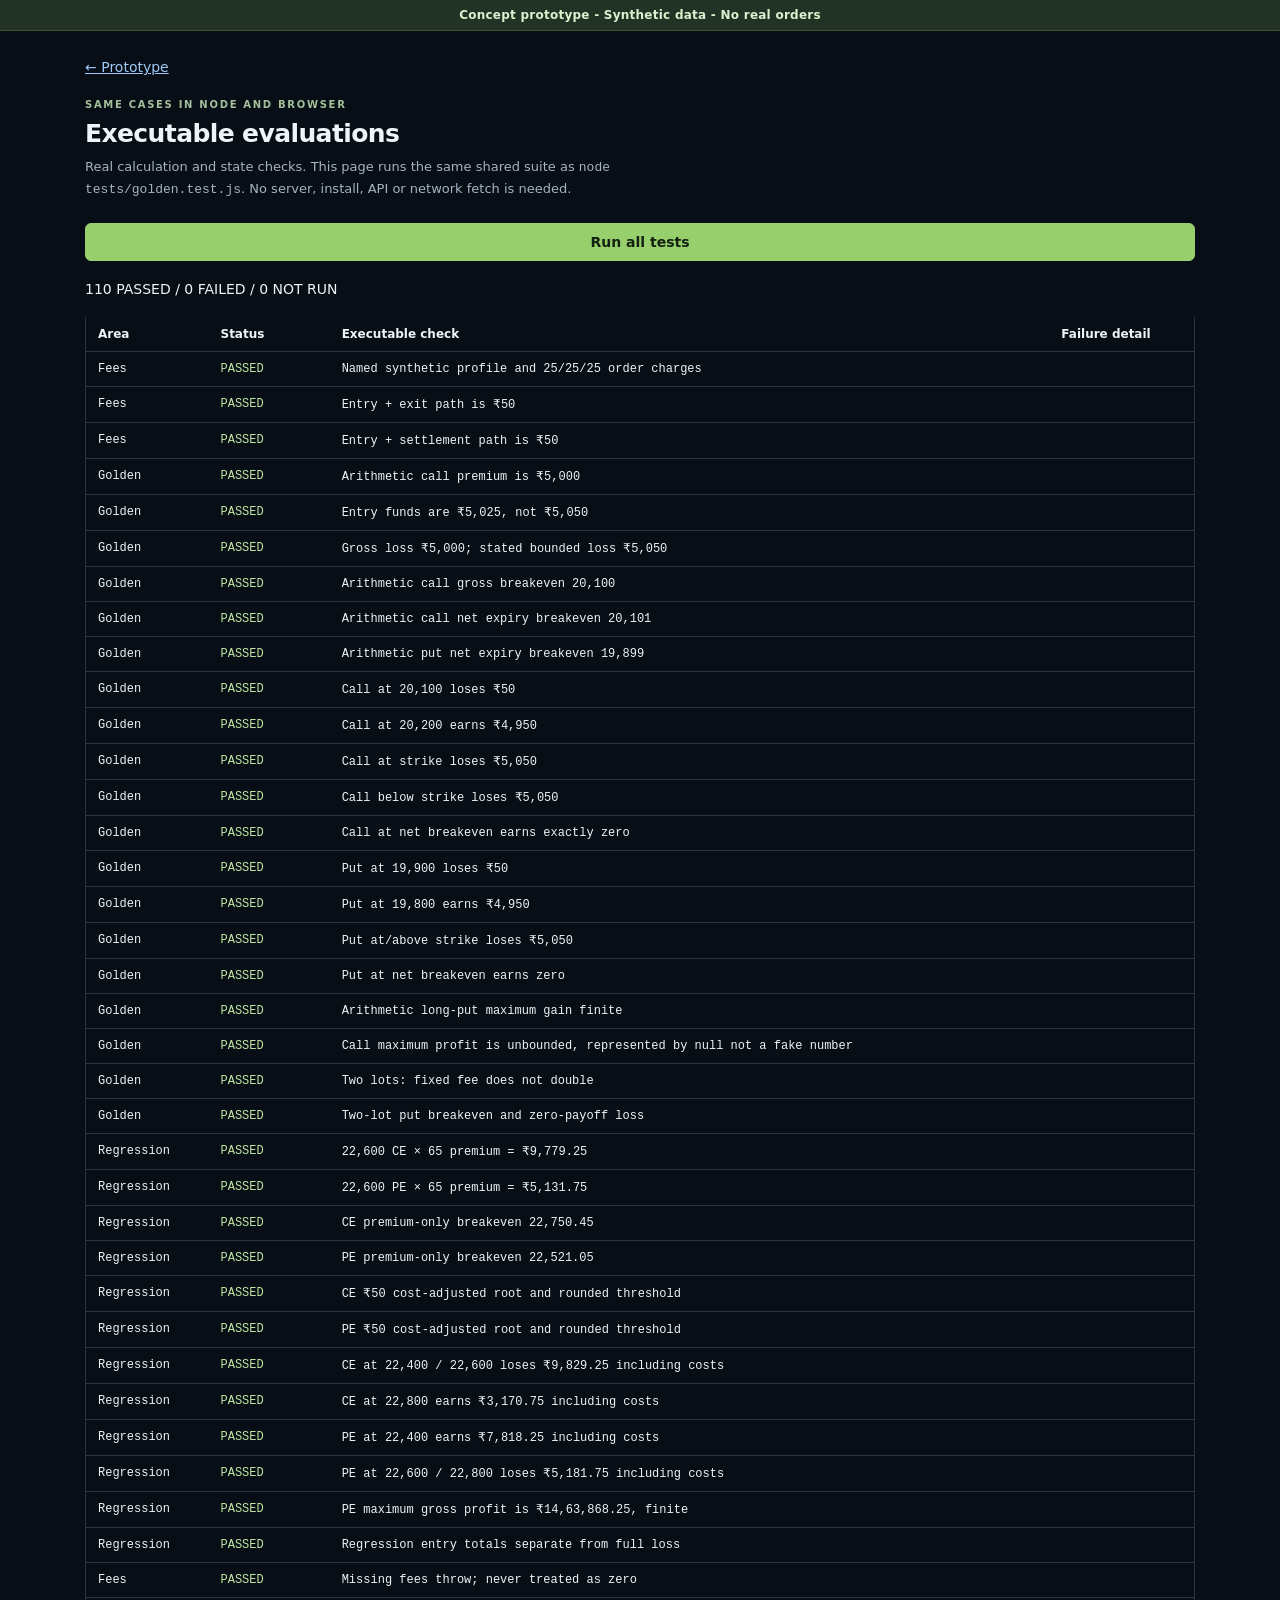
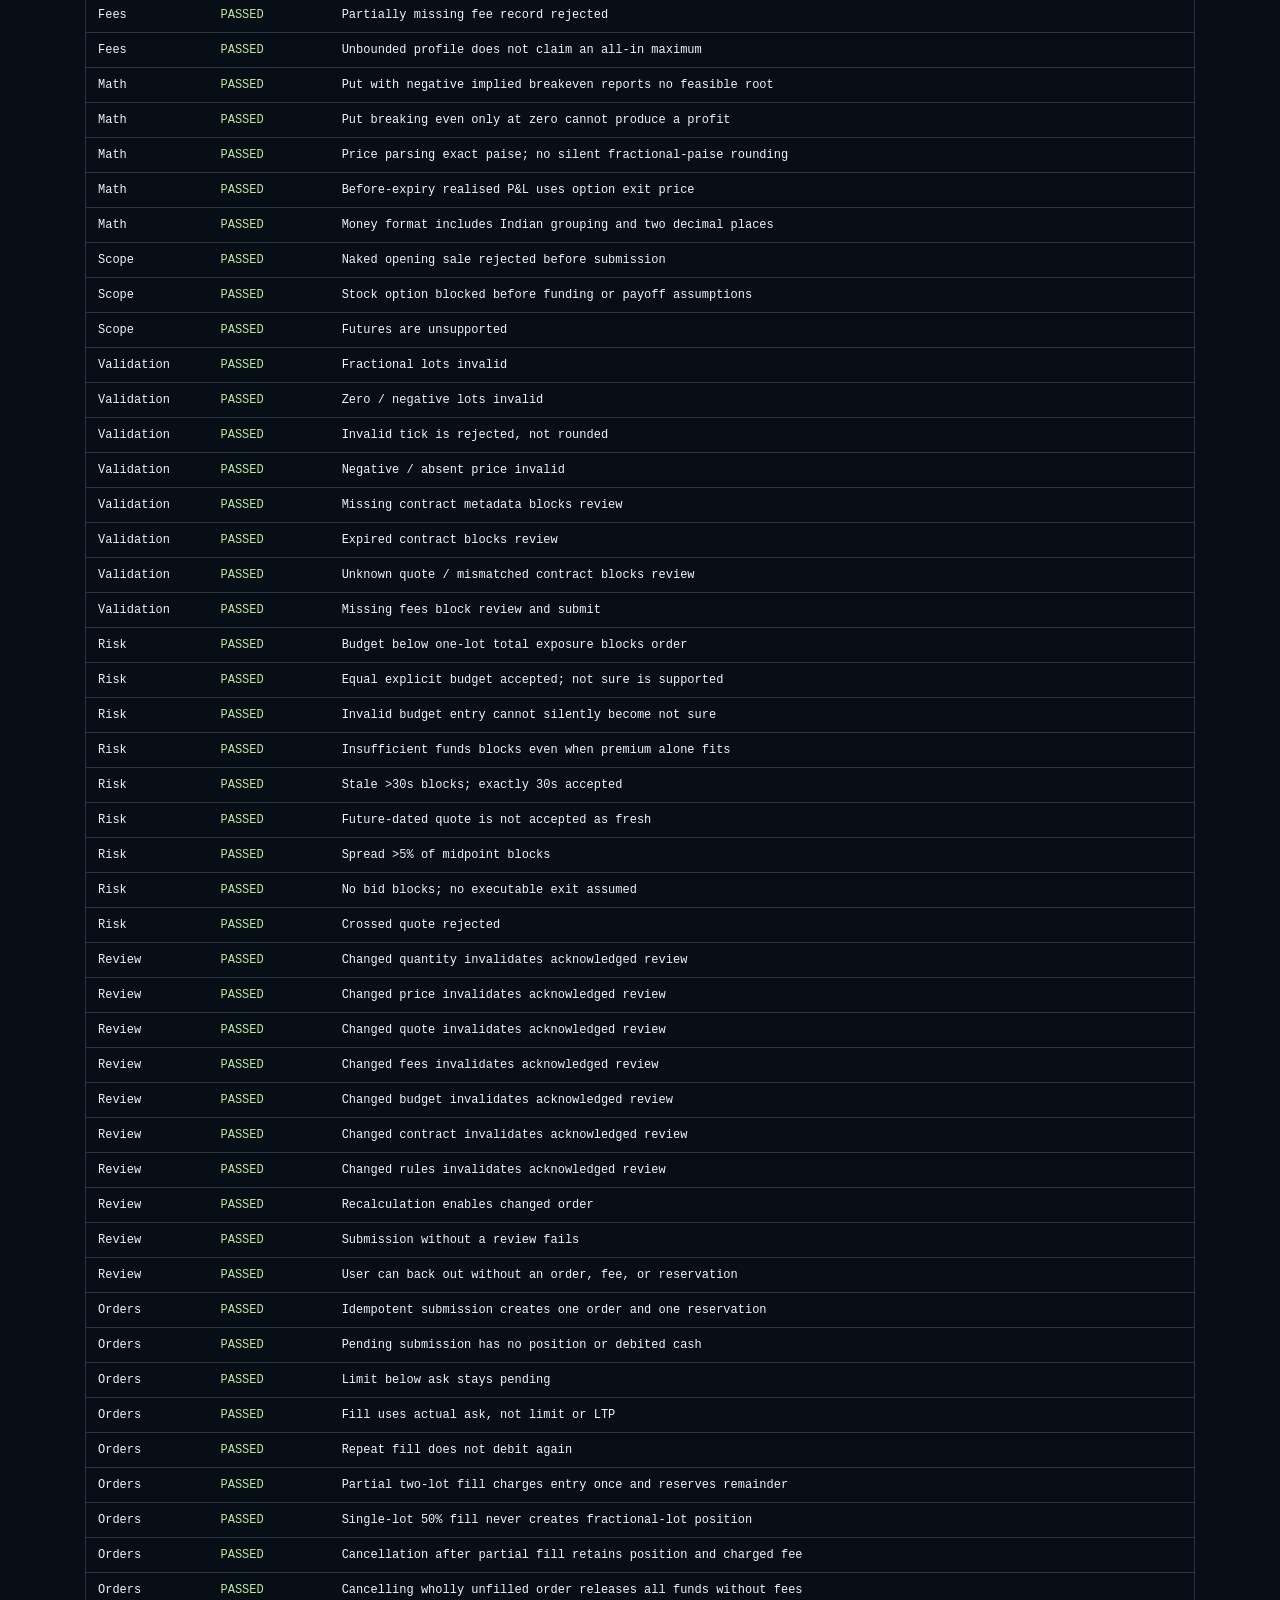
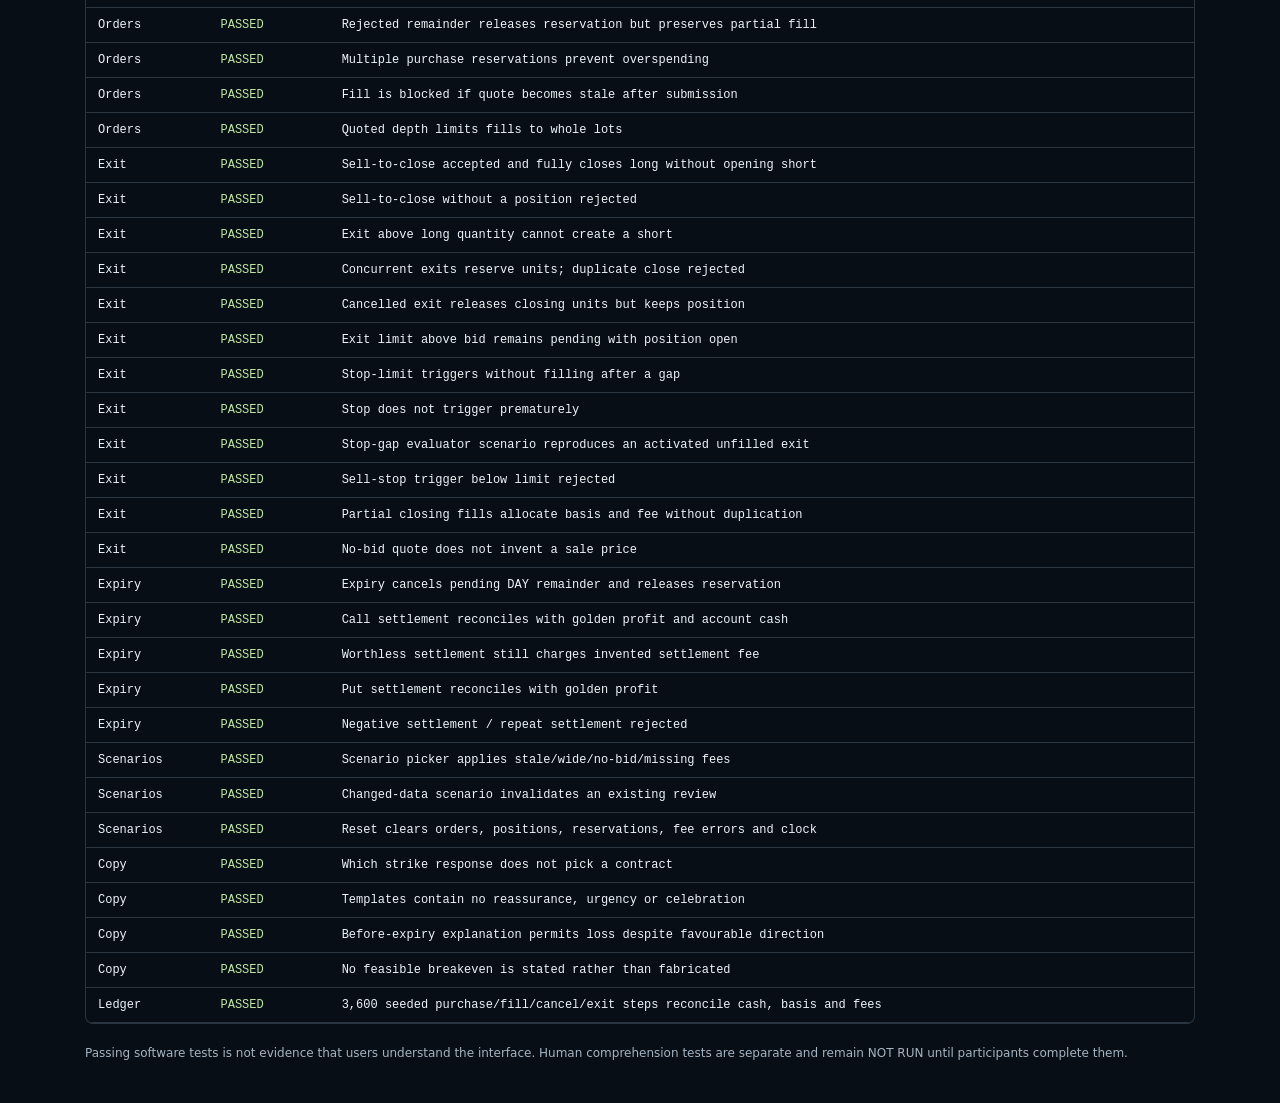
==== tests.html @ 5beb947d "First commit" ====
<!doctype html><html lang="en"><head><meta charset="utf-8"><meta name="viewport" content="width=device-width,initial-scale=1"><title>Executable evals · Order clarity</title><link rel="icon" href="data:,"><link rel="stylesheet" href="assets/css/styles.css"></head><body>
<div class="concept-banner">Concept prototype - Synthetic data - No real orders</div><main class="tests-main"><a href="index.html">← Prototype</a><div class="eyebrow" style="margin-top:24px">SAME CASES IN NODE AND BROWSER</div><h1>Executable evaluations</h1><p class="subhead">Real calculation and state checks. This page runs the same shared suite as <span class="mono">node tests/golden.test.js</span>. No server, install, API or network fetch is needed.</p><div class="actions"><button id="run" class="primary">Run all tests</button></div><div id="summary" class="test-summary" role="status" aria-live="polite">NOT RUN</div><div class="table-scroll"><table class="test-table"><thead><tr><th>Area</th><th>Status</th><th>Executable check</th><th>Failure detail</th></tr></thead><tbody id="results"></tbody></table></div><p class="small" style="margin-top:20px">Passing software tests is not evidence that users understand the interface. Human comprehension tests are separate and remain NOT RUN until participants complete them.</p></main>
<script src="assets/js/fees.js"></script><script src="assets/js/fixtures.js"></script><script src="assets/js/engine.js"></script><script src="assets/js/simulator.js"></script><script src="assets/js/explain.js"></script><script src="tests/golden.test.js"></script>
<script>
(function(){'use strict';function run(){var body=document.getElementById('results');body.textContent='';var all=window.FTTests.run(),failed=all.filter(function(x){return !x.pass;}).length;all.forEach(function(r){var row=document.createElement('tr');[r.area,r.pass?'PASSED':'FAILED',r.name,r.detail].forEach(function(v,i){var cell=document.createElement('td');cell.textContent=v;if(i===1)cell.className=r.pass?'result-pass':'result-fail';row.appendChild(cell);});body.appendChild(row);});document.getElementById('summary').textContent=(all.length-failed)+' PASSED / '+failed+' FAILED / 0 NOT RUN';window.FTBrowserTestResults=all;}document.getElementById('run').addEventListener('click',run);try{run();}catch(err){document.getElementById('summary').textContent='FAILED TO RUN: '+err.message;}}());
</script></body></html>
---- assets/css/styles.css ----
:root{color-scheme:dark;--bg:#080e15;--panel:#101923;--panel2:#142230;--line:#293642;--muted:#a5b4c2;--text:#eef4f8;--accent:#96cf6c;--red:#ff999c;--amber:#f0c577;--blue:#9ec9f5;--focus:#d5f29b;font-family:system-ui,-apple-system,BlinkMacSystemFont,"Segoe UI",sans-serif;font-size:14px}
*{box-sizing:border-box}body{margin:0;background:var(--bg);color:var(--text)}button,input,select,textarea{font:inherit}button,a,input,select,summary{touch-action:manipulation}button{cursor:pointer}button:disabled{cursor:not-allowed;opacity:.55}a{color:var(--blue)}button:focus-visible,a:focus-visible,input:focus-visible,select:focus-visible,summary:focus-visible{outline:3px solid var(--focus);outline-offset:3px}button,input,select{border-radius:6px}button{padding:10px 15px;background:var(--panel2);border:1px solid var(--line);color:var(--text);font-weight:550}button:hover:not(:disabled){filter:brightness(1.15)}input,select{background:#0a121c;color:var(--text);border:1px solid #47596a;min-height:42px;padding:9px 11px;width:100%}input[type=checkbox]{width:18px;min-height:18px;accent-color:var(--accent)}label{display:flex;flex-direction:column;gap:7px;color:#c5d2dd;font-size:13px}h1,h2,h3,p{margin-top:0}h1{font-size:25px;letter-spacing:-.6px;margin-bottom:9px}h2{font-size:18px;letter-spacing:-.25px;margin-bottom:14px}h3{font-size:14px;margin-bottom:8px}p{line-height:1.6}small,.small{font-size:12px;line-height:1.6;color:var(--muted)}.muted{color:var(--muted)}.mono,.money,td,.market-strip b{font-family:ui-monospace,SFMono-Regular,Consolas,"Liberation Mono",monospace;font-variant-numeric:tabular-nums}.skip{position:fixed;top:-80px;z-index:50;background:white;color:black;padding:12px}.skip:focus{top:10px}.concept-banner{background:#223326;color:#dcf2cf;text-align:center;font-size:12px;font-weight:600;padding:8px 16px;letter-spacing:.25px;border-bottom:1px solid #40543a}.topbar{height:66px;display:flex;align-items:center;gap:28px;padding:0 24px;border-bottom:1px solid var(--line);background:#0c141d}.wordmark{font-size:15px;font-weight:750;letter-spacing:1.7px;white-space:nowrap}.wordmark>span{color:var(--accent)}.concept-tag{font-size:9px;letter-spacing:1px;border:1px solid #486039;border-radius:4px;padding:4px 5px;margin-left:10px;vertical-align:middle}.mode-control{display:flex;background:#080e15;padding:3px;border:1px solid var(--line);border-radius:7px;margin-left:auto}.mode-control button{padding:7px 12px;background:transparent;border:0;font-size:12px;font-weight:500;color:var(--muted)}.mode-control button[aria-pressed=true]{background:#293a43;color:#f0f8ed}.test-link{text-decoration:none;font-size:12px;white-space:nowrap}.market-strip{display:flex;gap:28px;align-items:center;padding:11px 24px 11px 84px;background:linear-gradient(100deg,#0d2533,#102a23 60%,#0d1822);border-bottom:1px solid var(--line);font-size:11px;overflow:auto;white-space:nowrap}.market-strip b{margin-left:9px;color:#e3f1ec;font-size:12px}.strip-label{font-size:9px;letter-spacing:1px;color:#a7bbb7}.offline-label{margin-left:auto;color:#c6d3c7}.workspace{display:flex;min-height:calc(100vh - 190px)}.sidebar{width:64px;flex-shrink:0;border-right:1px solid var(--line);background:#0b141d;display:flex;flex-direction:column;align-items:center;padding:17px 6px;gap:7px}.nav-button{position:relative;display:flex;align-items:center;justify-content:center;width:43px;height:40px;padding:8px;border-color:transparent;background:transparent;color:#9fb0bd}.nav-button.active{color:#dcf5c8;background:#24382c;border-color:#425540}.nav-button svg{width:21px;height:21px;stroke:currentColor;stroke-width:1.6;fill:none;stroke-linecap:round;stroke-linejoin:round}.nav-name{position:absolute;left:49px;white-space:nowrap;background:#253443;color:#fff;padding:7px 10px;border:1px solid var(--line);border-radius:5px;opacity:0;pointer-events:none;z-index:10}.nav-button:hover .nav-name,.nav-button:focus-visible .nav-name{opacity:1}main{flex:1;min-width:0;padding:27px 28px 86px}.page-head{display:flex;justify-content:space-between;align-items:flex-start;gap:18px;margin-bottom:23px}.eyebrow{font-size:10px;letter-spacing:1.7px;color:#a5bf9b;font-weight:600;margin-bottom:9px}.subhead{color:var(--muted);max-width:680px;font-size:13px;margin:0}.head-actions{display:flex;gap:8px;align-items:center}.tag{display:inline-block;font-size:10px;font-weight:600;letter-spacing:.4px;border:1px solid #48616b;color:#c7dfed;border-radius:4px;padding:4px 7px;white-space:nowrap}.chain-toolbar{display:flex;align-items:center;gap:14px;padding:14px 16px;background:var(--panel);border:1px solid var(--line);border-radius:8px 8px 0 0}.chain-toolbar select{width:145px;min-height:34px;padding:6px 8px;font-size:12px}.chain-toolbar strong{font-size:15px}.quote-state{margin-left:auto;color:#a4b8aa;font-size:11px}.table-scroll{overflow:auto;border:1px solid var(--line);border-top:0;border-radius:0 0 8px 8px}.chain-table{width:100%;border-collapse:collapse;min-width:790px;background:#0d151e}.chain-table th{font-weight:500;color:#abbcc9;padding:13px 11px;border-bottom:1px solid var(--line);font-size:11px;text-align:right;font-family:system-ui,sans-serif}.chain-table .group th{text-align:center;padding:10px;background:#152634;color:#cedce6;letter-spacing:.5px;font-size:11px}.chain-table td{padding:19px 11px;text-align:right;border-bottom:1px solid #26313c;font-size:13px}.chain-table tr:last-child td{border-bottom:0}.chain-table .strike{text-align:center;background:#1d2935;font-weight:700;color:#f0f4f6;font-size:14px;min-width:115px}.chain-table .group .strike{font-size:11px;font-weight:500}.chain-table td.call-tint{background:#11221c40}.chain-table td.put-tint{background:#18212e55}.chain-table .select-contract{background:transparent;color:var(--text);border:0;padding:5px 0;font-size:15px;font-family:inherit;text-decoration:underline;text-decoration-style:dotted;text-underline-offset:5px}.chain-table .select-contract:hover{color:var(--accent)}.depth-label{color:#b6c5cf;font-size:10px;display:block;margin-top:5px}.ticker-line{background:#15251e;border-bottom:1px solid #36523b;color:#c5dec0;text-align:center;font-size:11px;padding:8px}.chain-footer{display:flex;justify-content:space-between;gap:20px;padding:13px 0;color:var(--muted);font-size:11px}.chain-bottom{display:grid;grid-template-columns:1fr 1fr;gap:16px;margin-top:27px}.panel{background:var(--panel);border:1px solid var(--line);border-radius:9px;padding:21px}.panel.slim{padding:16px 19px}.panel p:last-child{margin-bottom:0}.empty-line{display:flex;justify-content:space-between;align-items:center;gap:20px}.empty-line .large-icon{width:46px;height:46px;color:var(--muted);border:1px solid var(--line);display:grid;place-items:center;border-radius:10px;font-size:23px}.primary{background:var(--accent);color:#13200f;border-color:var(--accent);font-weight:650}.secondary{background:#172432}.danger-outline{color:#ffc2c3;border-color:#835358;background:#2e1c23}.sell{background:#b84a52;color:white;border-color:#d4777d}.text-button{background:transparent;border:1px solid var(--line);color:#d0dce5}.ticket-layout{display:grid;grid-template-columns:minmax(310px,520px) minmax(260px,1fr);gap:22px;max-width:1100px;margin:auto}.ticket-label{font-size:11px;line-height:1.5;color:#dec596;background:#30291c;border:1px solid #615336;border-radius:6px;padding:10px 12px;margin-bottom:20px}.contract-heading{display:flex;gap:10px;justify-content:space-between;align-items:center;border-bottom:1px solid var(--line);padding-bottom:16px;margin-bottom:20px}.contract-heading h2{margin:0;font-size:18px}.quote-grid{display:grid;grid-template-columns:repeat(3,1fr);gap:15px;margin:18px 0}.quote-grid small{display:block}.quote-grid strong{display:block;margin-top:5px;font-size:16px}.field-row{display:grid;grid-template-columns:1fr 1fr;gap:15px;margin-bottom:18px}.helper{font-size:11px;color:var(--muted);margin-top:7px;line-height:1.5}.check-label{display:flex;flex-direction:row;align-items:center;gap:9px;margin:10px 0}.form-section{border-top:1px solid var(--line);padding-top:17px;margin-top:18px}.money-line{display:flex;justify-content:space-between;gap:15px;margin:11px 0;font-size:13px}.money-line.total{font-size:16px;border-top:1px solid var(--line);margin-top:16px;padding-top:16px}.money-line span:first-child{color:#b8c7d1}.money-line.total span{color:var(--text)}.actions{display:flex;gap:10px;flex-wrap:wrap;margin-top:22px}.actions>*{flex:1;white-space:nowrap}.actions .back{flex:0 0 auto}.facts-stack{display:flex;flex-direction:column;gap:14px}.note-icon{font-size:20px;margin-bottom:13px;color:var(--blue)}.note-title{font-size:13px;margin:0 0 7px}.fact-list{margin:0;padding:0;list-style:none}.fact-list li{padding:12px 0;border-bottom:1px solid var(--line);color:#c0ced9;line-height:1.6;font-size:12px}.fact-list li:last-child{border-bottom:0}.error-box,.changed-box{padding:13px 15px;border:1px solid #81535a;background:#2c1b24;border-radius:7px;margin:15px 0;font-size:12px;color:#ffd0d3;line-height:1.6}.error-box ul{padding-left:17px;margin:5px 0}.changed-box{background:#30291b;border-color:#7e693f;color:#ffe0a5}.review-wrap{max-width:1120px;margin:auto}.review-header{background:#15241e;border:1px solid #3c5141;padding:18px 21px;border-radius:9px;margin-bottom:19px;display:flex;justify-content:space-between;gap:20px;align-items:center}.review-header h2{font-size:18px;margin:0 0 5px}.review-header p{margin:0;color:#bdd0c2;font-size:12px}.review-layout{display:grid;grid-template-columns:1.65fr 1fr;gap:18px}.review-column{display:flex;flex-direction:column;gap:18px}.metric-value{font-size:29px;letter-spacing:-.7px;line-height:1.25;margin:10px 0;color:#f5f9f4}.metric-label{font-size:11px;color:#c1cebc;text-transform:uppercase;letter-spacing:1px}.cost-chip{display:inline-block;background:#172430;padding:5px 8px;border-radius:4px;font-size:11px;color:#b7c8d6}.scenario-cards{display:grid;grid-template-columns:repeat(3,1fr);gap:10px;margin-top:17px}.scenario-card{border:1px solid #3a4754;background:#0b141e;border-radius:7px;padding:14px 12px;min-height:130px}.scenario-card h3{font-size:11px;font-weight:500;color:#c1cfdb;margin-bottom:12px}.scenario-card strong{display:block;font-size:17px;font-weight:550;margin-bottom:7px}.scenario-card small{font-size:10px}.negative{color:#ffb0b3}.positive{color:#b9df9e}.neutral{color:#d8e2ea}.review-actions{background:#111d28;border:1px solid var(--line);padding:17px 20px;border-radius:9px;display:flex;align-items:center;justify-content:space-between;gap:20px;margin-top:18px}.review-actions .actions{margin:0}.fee-note{font-size:11px;color:#a7b8c6;line-height:1.6;margin-top:18px}.status-heading{display:flex;align-items:center;gap:12px;margin-bottom:18px}.status-icon{width:42px;height:42px;display:grid;place-items:center;background:#253440;border:1px solid #4b6271;border-radius:50%;font-size:20px}.status-badge{display:inline-block;background:#263745;border:1px solid #4b5d69;border-radius:4px;padding:5px 8px;font-size:11px;color:#e2ebf1}.status-grid{display:grid;grid-template-columns:repeat(4,1fr);gap:16px;border-top:1px solid var(--line);border-bottom:1px solid var(--line);padding:19px 0;margin:20px 0}.status-grid small{display:block;margin-bottom:8px}.status-grid strong{font-weight:500}.history{padding-left:18px;color:#b9c9d6;font-size:12px;line-height:1.9}.list-table{width:100%;border-collapse:collapse;min-width:620px}.list-table td,.list-table th{text-align:left;padding:13px 12px;border-bottom:1px solid var(--line);font-size:12px}.list-table th{font-family:system-ui,sans-serif;color:var(--muted);font-weight:500}.table-panel{overflow:auto;padding:0}.empty{max-width:700px;margin:60px auto;text-align:center}.empty p{color:var(--muted)}.baseline-wrap{max-width:650px;margin:auto}.baseline-label{background:#283442;border:1px solid #4b5e70;padding:11px 13px;font-size:12px;border-radius:6px;margin-bottom:16px}.toast{position:fixed;left:50%;bottom:76px;transform:translateX(-50%);background:#e3eaf0;color:#14202c;border:1px solid white;border-radius:7px;padding:12px 20px;z-index:100;max-width:90vw;font-size:12px;box-shadow:0 6px 30px #0008}.evaluator{position:fixed;bottom:0;left:64px;right:0;background:#101b27;border-top:1px solid #53667a;z-index:20;box-shadow:0 -8px 28px #0004}.evaluator summary{cursor:pointer;padding:15px 25px;font-size:12px;font-weight:600;list-style-position:inside}.drawer-dot{display:inline-block;width:7px;height:7px;background:var(--blue);border-radius:50%;margin:0 7px}.summary-meta{font-weight:400;color:#a7b8c7;margin-left:14px;font-size:11px}.drawer-content{padding:0 25px 18px;max-height:65vh;overflow:auto}.policy-note{color:#c7d4df;font-size:12px;max-width:1080px}.controls-grid{display:grid;grid-template-columns:2fr 1fr 2fr 1fr;gap:12px;align-items:end;margin:14px 0}.fill-grid{grid-template-columns:2fr repeat(4,1fr)}.controls-grid button{font-size:12px;min-height:42px;padding:9px}.drawer-result{color:#d3e6c9;font-size:12px;border-left:2px solid #86ab72;padding:8px 12px;background:#18271f}.tests-main{max-width:1150px;margin:auto;padding:28px 20px}.test-summary{display:flex;gap:18px;margin:20px 0}.result-pass{color:#bfe5a3}.result-fail{color:#ffb5ba}.test-table{width:100%;border-collapse:collapse;font-size:12px}.test-table td,.test-table th{padding:10px 12px;border-bottom:1px solid var(--line);text-align:left}.test-table td:nth-child(2){min-width:95px}.test-table td:last-child{max-width:400px;overflow-wrap:anywhere}.inline-answer{background:#0b151f;padding:12px;border-radius:5px;color:#c5d3dd;font-size:12px;margin-top:10px}.info-row{display:flex;justify-content:space-between;gap:14px;align-items:center}.quiet-link{font-size:12px}.budget-value{max-width:220px}.testing-note{font-size:11px;color:var(--muted);padding:8px 0}.position-foot{margin-top:16px}.offscreen{position:absolute;width:1px;height:1px;overflow:hidden;clip:rect(0,0,0,0)}
@media(min-width:1600px){main{padding-left:45px;padding-right:45px}.chain-table td{padding-top:25px;padding-bottom:25px}}
@media(max-width:1024px){.market-strip{gap:18px;padding-left:78px}.review-layout{grid-template-columns:1.3fr 1fr}.scenario-cards{gap:7px}.scenario-card{padding:12px 8px}.scenario-card strong{font-size:14px}.controls-grid{grid-template-columns:1fr 1fr}.fill-grid{grid-template-columns:repeat(3,1fr)}.ticket-layout{grid-template-columns:1fr 1fr}main{padding:23px 19px 85px}.wordmark{font-size:12px}.concept-tag{display:none}.topbar{gap:15px}}
@media(max-width:760px){.topbar{height:auto;min-height:62px;padding:13px 12px;flex-wrap:wrap;gap:10px}.wordmark{font-size:11px;letter-spacing:1px}.mode-control{margin-left:auto}.mode-control button{padding:6px 8px;font-size:11px}.test-link{font-size:11px}.market-strip{padding:10px 12px;gap:19px}.strip-label,.offline-label{display:none}.sidebar{width:47px;padding:12px 3px;gap:7px}.nav-button{width:35px;height:36px}.nav-button svg{width:19px;height:19px}.evaluator{left:47px}.evaluator summary{padding:14px 12px}.summary-meta{display:none}.drawer-content{padding:0 12px 12px}.controls-grid,.fill-grid{grid-template-columns:1fr 1fr}.ticket-layout,.review-layout,.chain-bottom{grid-template-columns:1fr}.page-head{flex-direction:column;gap:12px}h1{font-size:22px}main{padding:19px 12px 80px}.head-actions{width:100%}.panel{padding:17px}.review-header{padding:15px;align-items:flex-start}.review-actions{align-items:stretch;flex-direction:column;padding:15px}.review-actions .actions{flex-wrap:wrap}.review-actions .actions>*{flex:1}.scenario-cards{grid-template-columns:1fr}.scenario-card{min-height:0;display:grid;grid-template-columns:1fr 1fr;gap:4px;padding:12px}.scenario-card h3{grid-column:1/-1;margin:0}.scenario-card strong{font-size:17px;margin:5px 0}.scenario-card small{text-align:right;margin-top:5px}.quote-state{display:none}.chain-toolbar{gap:9px;flex-wrap:wrap}.chain-toolbar strong{font-size:12px}.status-grid{grid-template-columns:1fr 1fr}.field-row{gap:10px}.actions{gap:8px}.actions button{padding:10px 12px;font-size:12px}.chain-footer{flex-direction:column;gap:7px}.metric-value{font-size:27px}.review-header .tag{display:none}.fee-note{font-size:10px}.drawer-content .small{font-size:10px}.ticket-label{font-size:10px}.quote-grid strong{font-size:14px}.baseline-label{font-size:11px}}
.concept-banner{position:sticky;top:0;z-index:40}
@media(prefers-reduced-motion:no-preference){button{transition:background .13s,filter .13s}}
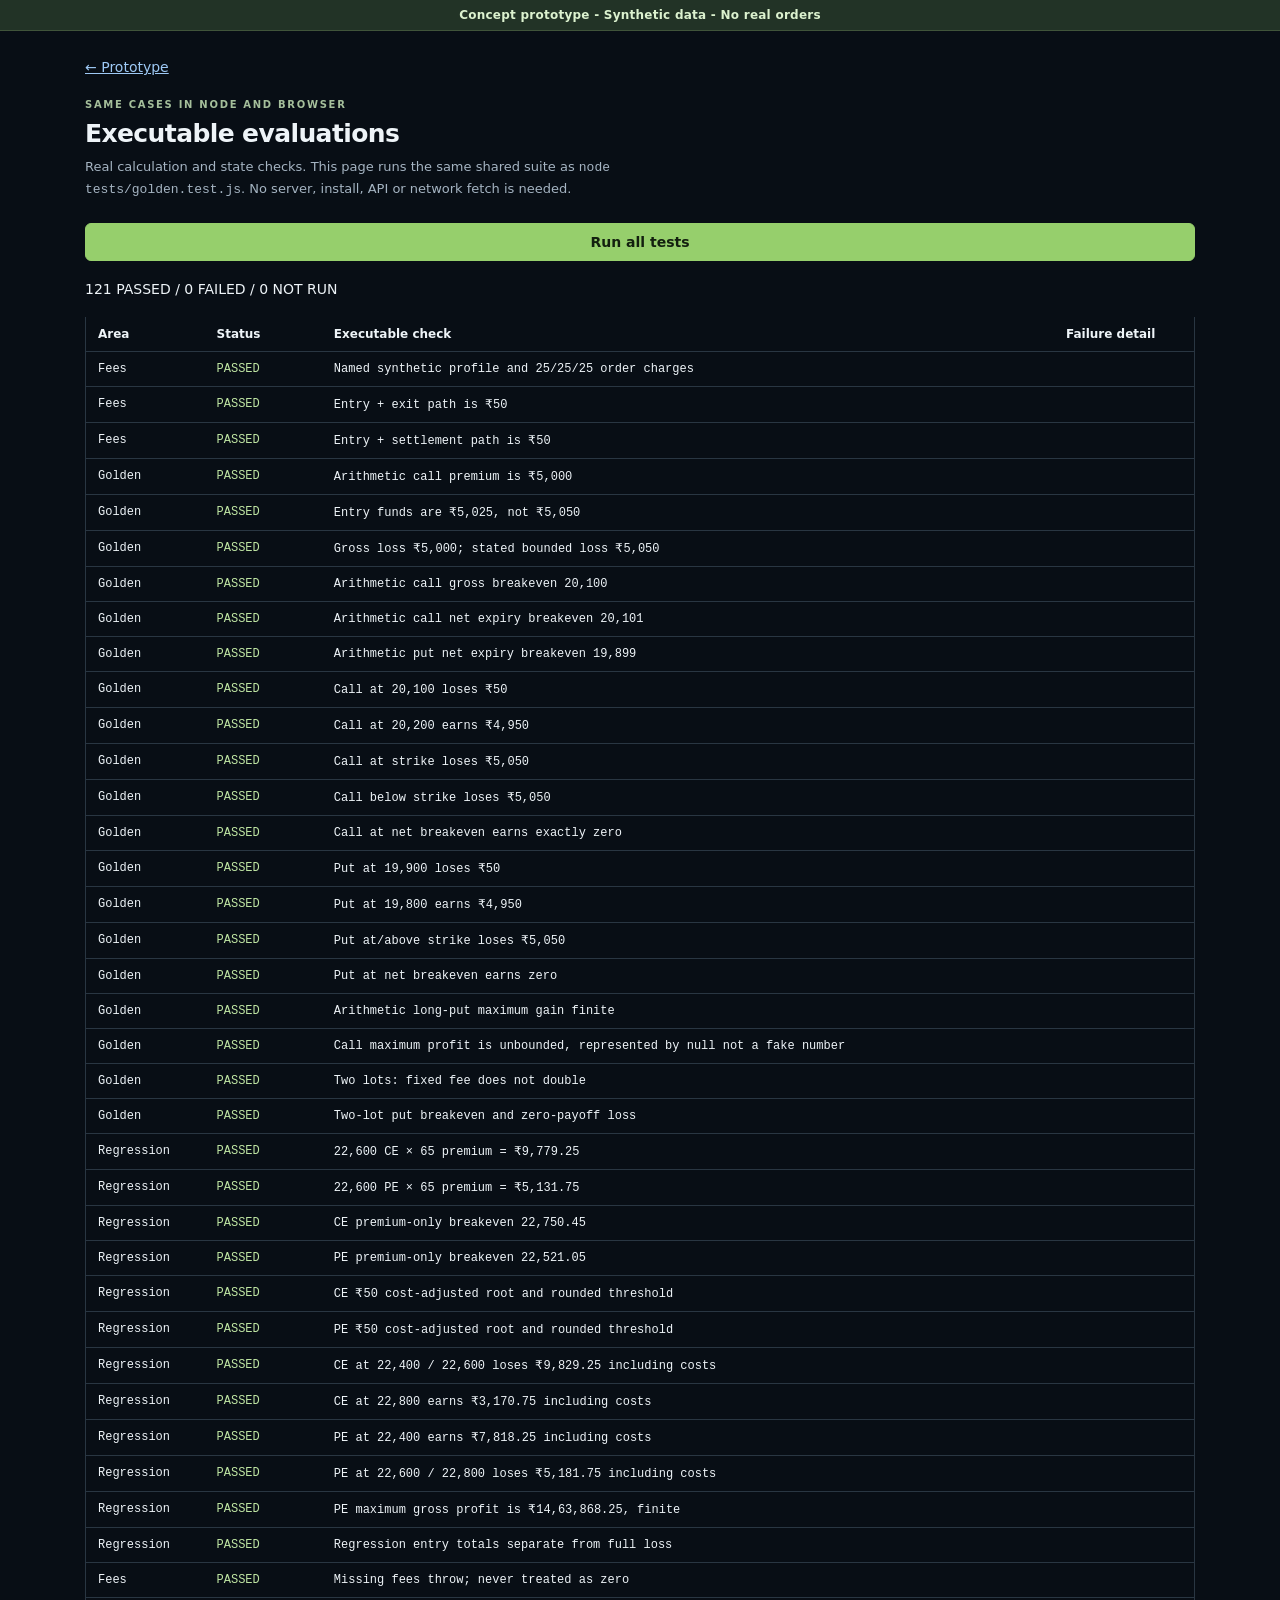
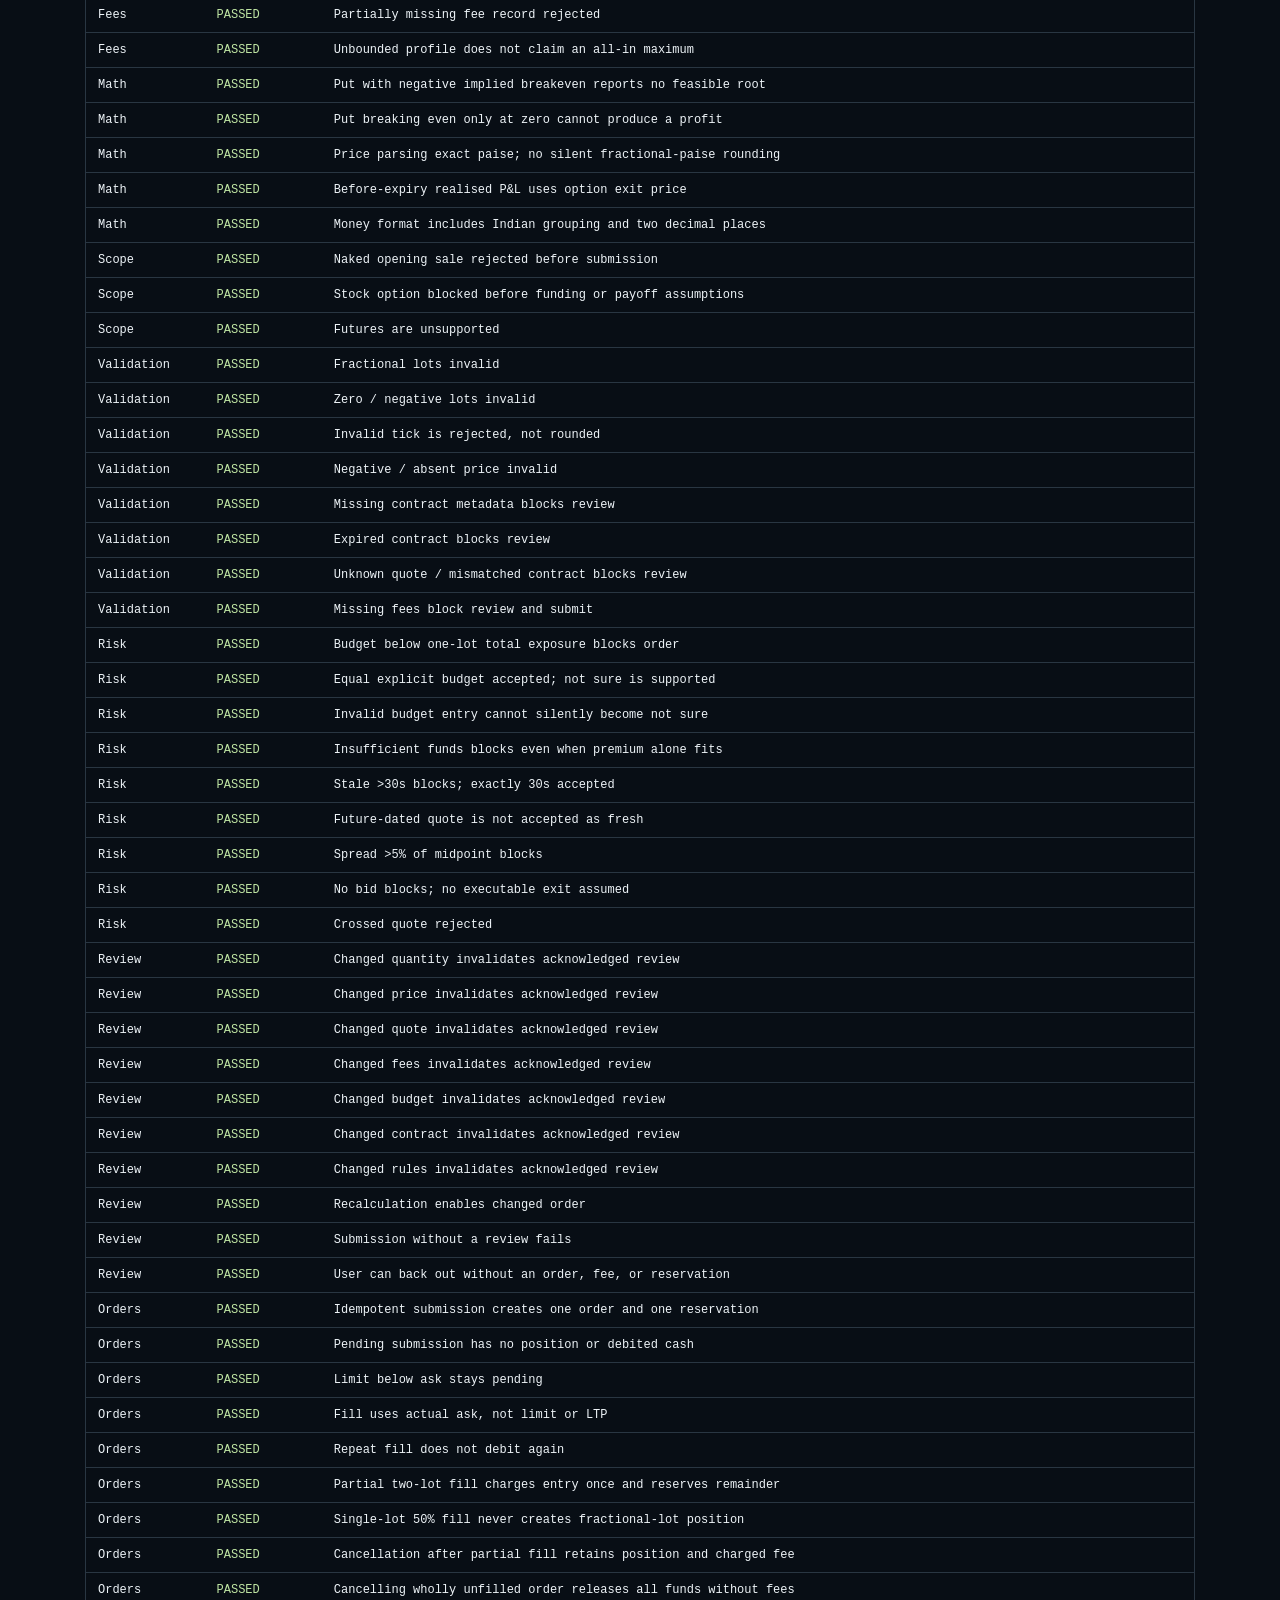
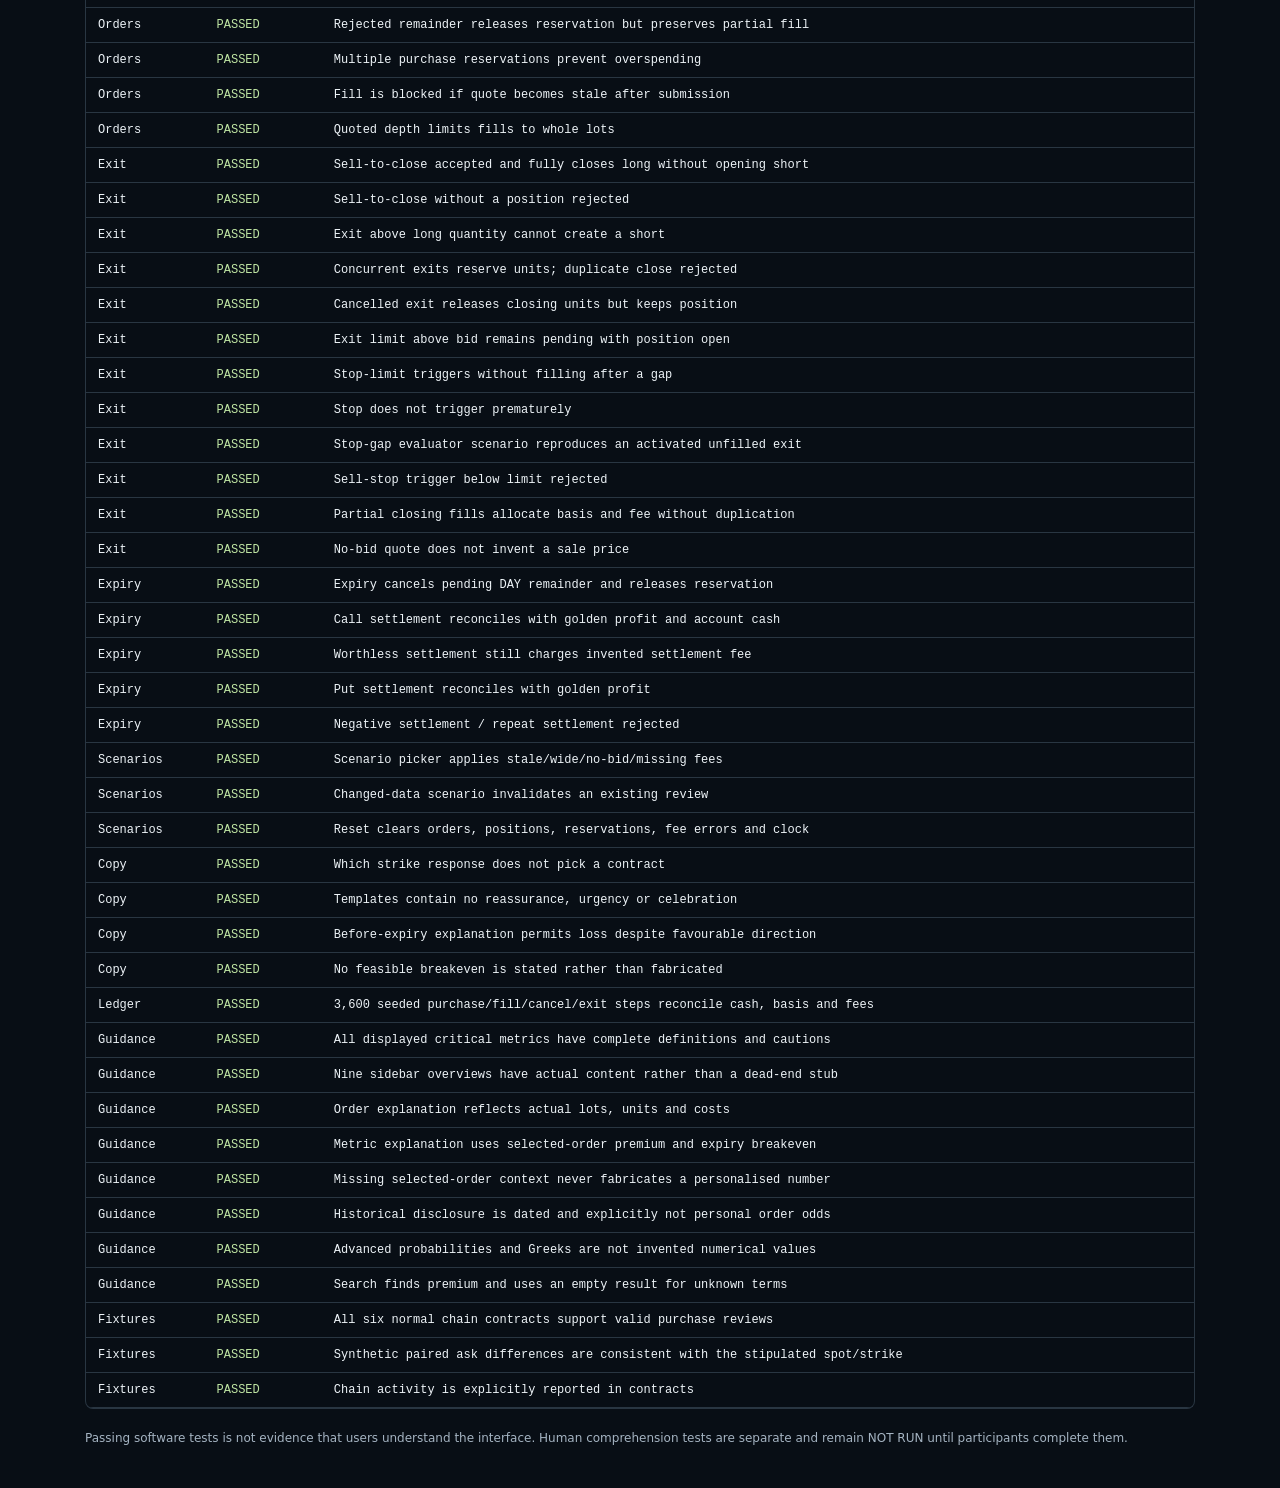
==== commit 48092672: "Add files via upload" ====
--- a/tests.html
+++ b/tests.html
@@ -1,6 +1,6 @@
 <!doctype html><html lang="en"><head><meta charset="utf-8"><meta name="viewport" content="width=device-width,initial-scale=1"><title>Executable evals · Order clarity</title><link rel="icon" href="data:,"><link rel="stylesheet" href="assets/css/styles.css"></head><body>
 <div class="concept-banner">Concept prototype - Synthetic data - No real orders</div><main class="tests-main"><a href="index.html">← Prototype</a><div class="eyebrow" style="margin-top:24px">SAME CASES IN NODE AND BROWSER</div><h1>Executable evaluations</h1><p class="subhead">Real calculation and state checks. This page runs the same shared suite as <span class="mono">node tests/golden.test.js</span>. No server, install, API or network fetch is needed.</p><div class="actions"><button id="run" class="primary">Run all tests</button></div><div id="summary" class="test-summary" role="status" aria-live="polite">NOT RUN</div><div class="table-scroll"><table class="test-table"><thead><tr><th>Area</th><th>Status</th><th>Executable check</th><th>Failure detail</th></tr></thead><tbody id="results"></tbody></table></div><p class="small" style="margin-top:20px">Passing software tests is not evidence that users understand the interface. Human comprehension tests are separate and remain NOT RUN until participants complete them.</p></main>
-<script src="assets/js/fees.js"></script><script src="assets/js/fixtures.js"></script><script src="assets/js/engine.js"></script><script src="assets/js/simulator.js"></script><script src="assets/js/explain.js"></script><script src="tests/golden.test.js"></script>
+<script src="assets/js/fees.js"></script><script src="assets/js/fixtures.js"></script><script src="assets/js/engine.js"></script><script src="assets/js/simulator.js"></script><script src="assets/js/explain.js"></script><script src="assets/js/guide.js"></script><script src="tests/golden.test.js"></script>
 <script>
 (function(){'use strict';function run(){var body=document.getElementById('results');body.textContent='';var all=window.FTTests.run(),failed=all.filter(function(x){return !x.pass;}).length;all.forEach(function(r){var row=document.createElement('tr');[r.area,r.pass?'PASSED':'FAILED',r.name,r.detail].forEach(function(v,i){var cell=document.createElement('td');cell.textContent=v;if(i===1)cell.className=r.pass?'result-pass':'result-fail';row.appendChild(cell);});body.appendChild(row);});document.getElementById('summary').textContent=(all.length-failed)+' PASSED / '+failed+' FAILED / 0 NOT RUN';window.FTBrowserTestResults=all;}document.getElementById('run').addEventListener('click',run);try{run();}catch(err){document.getElementById('summary').textContent='FAILED TO RUN: '+err.message;}}());
 </script></body></html>
--- a/assets/css/styles.css
+++ b/assets/css/styles.css
@@ -5,3 +5,9 @@
 @media(max-width:760px){.topbar{height:auto;min-height:62px;padding:13px 12px;flex-wrap:wrap;gap:10px}.wordmark{font-size:11px;letter-spacing:1px}.mode-control{margin-left:auto}.mode-control button{padding:6px 8px;font-size:11px}.test-link{font-size:11px}.market-strip{padding:10px 12px;gap:19px}.strip-label,.offline-label{display:none}.sidebar{width:47px;padding:12px 3px;gap:7px}.nav-button{width:35px;height:36px}.nav-button svg{width:19px;height:19px}.evaluator{left:47px}.evaluator summary{padding:14px 12px}.summary-meta{display:none}.drawer-content{padding:0 12px 12px}.controls-grid,.fill-grid{grid-template-columns:1fr 1fr}.ticket-layout,.review-layout,.chain-bottom{grid-template-columns:1fr}.page-head{flex-direction:column;gap:12px}h1{font-size:22px}main{padding:19px 12px 80px}.head-actions{width:100%}.panel{padding:17px}.review-header{padding:15px;align-items:flex-start}.review-actions{align-items:stretch;flex-direction:column;padding:15px}.review-actions .actions{flex-wrap:wrap}.review-actions .actions>*{flex:1}.scenario-cards{grid-template-columns:1fr}.scenario-card{min-height:0;display:grid;grid-template-columns:1fr 1fr;gap:4px;padding:12px}.scenario-card h3{grid-column:1/-1;margin:0}.scenario-card strong{font-size:17px;margin:5px 0}.scenario-card small{text-align:right;margin-top:5px}.quote-state{display:none}.chain-toolbar{gap:9px;flex-wrap:wrap}.chain-toolbar strong{font-size:12px}.status-grid{grid-template-columns:1fr 1fr}.field-row{gap:10px}.actions{gap:8px}.actions button{padding:10px 12px;font-size:12px}.chain-footer{flex-direction:column;gap:7px}.metric-value{font-size:27px}.review-header .tag{display:none}.fee-note{font-size:10px}.drawer-content .small{font-size:10px}.ticket-label{font-size:10px}.quote-grid strong{font-size:14px}.baseline-label{font-size:11px}}
 .concept-banner{position:sticky;top:0;z-index:40}
 @media(prefers-reduced-motion:no-preference){button{transition:background .13s,filter .13s}}
+
+/* v2: contextual onboarding, fully explained controls, and an observable order journey. */
+.product-tab{background:transparent;border:0;border-bottom:2px solid #879b7f;border-radius:0;padding:12px 10px;color:#dce5eb;min-width:60px}.product-tab.active{color:#d3edc4;border-color:#a7d48a}.release-tag{font-size:10px;letter-spacing:.7px;color:#b2c3b4;border:1px solid #374a3c;padding:4px 7px;border-radius:4px}.header-tools{display:flex;gap:9px;margin-left:auto}.header-tools button{font-size:12px;padding:8px 11px}.evaluation-mode{width:max-content;margin:8px 0 14px}.topbar{gap:19px}.sidebar{width:174px;align-items:stretch;padding:17px 10px;gap:5px}.nav-kicker{font-size:9px;letter-spacing:1.8px;color:#9bafbd;padding:4px 9px 13px}.nav-button{width:100%;justify-content:flex-start;gap:11px;padding:9px 10px}.nav-button svg{width:18px;height:18px;flex:0 0 auto}.nav-name{position:static;opacity:1;pointer-events:auto;background:transparent;border:0;padding:0;color:inherit;font-size:12px;font-weight:500;white-space:normal}.evaluator{left:174px}.market-strip{padding-left:194px}.release-tag{white-space:nowrap}.home-wrap{max-width:1080px;margin:30px auto 0;padding:10px 14px 25px}.home-eyebrow{font-size:10px;letter-spacing:2.4px;color:#bdcfbd;display:flex;gap:12px;align-items:center;margin-bottom:28px}.home-eyebrow span{font-size:9px;letter-spacing:.5px;border:1px solid #405447;border-radius:3px;padding:4px 6px}.home-wrap h1{font-size:49px;line-height:1.18;letter-spacing:-1.8px;margin-bottom:25px;font-weight:650}.home-wrap h1>span{color:#a9beb1}.home-lead{color:#b3c4d0;max-width:650px;font-size:15px;line-height:1.8}.home-action{display:flex;align-items:center;gap:20px;margin-top:28px}.large-button{padding:13px 24px;min-width:155px;font-size:14px}.large-button span{margin-left:24px}.home-action>span{font-size:11px;color:#a9b9c6}.home-preview{margin-top:43px;border:1px solid #33493e;border-radius:11px;background:linear-gradient(115deg,#13232a,#111e22 60%,#12241c);overflow:hidden}.home-preview-top{display:flex;justify-content:space-between;gap:20px;border-bottom:1px solid #34443f;padding:15px 22px;font-size:9px;letter-spacing:1.4px;color:#bacdbf}.home-preview-row{display:grid;grid-template-columns:repeat(3,1fr)}.home-preview-row>div{padding:25px 22px;border-right:1px solid #34443f}.home-preview-row>div:last-child{border:0}.home-preview-row>div>span{font-size:11px;color:#a2b7a6;letter-spacing:1px}.home-preview-row h2{font-size:17px;margin:16px 0 9px}.home-preview-row p{font-size:12px;line-height:1.7;color:#afc0c7;margin:0}.home-footnote{font-size:11px;line-height:1.8;max-width:760px;color:#9eafba;margin-top:24px}.guide-coach{position:relative;display:flex;align-items:flex-start;gap:15px;padding:18px 44px 17px 18px;background:#132532;border:1px solid #3d5c72;border-radius:8px;margin:0 0 21px}.guide-coach .eyebrow{color:#b3cfe0;font-size:9px;margin-bottom:7px;letter-spacing:1.3px}.guide-coach h2{font-size:14px;margin:0 0 7px;font-weight:600}.guide-coach p{font-size:12px;line-height:1.75;color:#c0d1dc;margin:0;max-width:880px}.coach-symbol{border:1px solid #81a2b7;color:#c6dfec;flex:0 0 25px;width:25px;height:25px;display:grid;place-items:center;border-radius:50%;font-family:Georgia,serif;font-style:italic;font-size:17px}.coach-dismiss{position:absolute;right:10px;top:10px;padding:2px 7px;background:transparent;border:0;font-size:19px;color:#b6cbd9}.coach-links{display:flex;gap:15px;flex-wrap:wrap;margin-top:10px}.metric-link{display:inline-flex;align-items:center;gap:5px;vertical-align:middle;border:0;background:transparent;color:#c5d8e4;font-size:11px;padding:2px 0;font-weight:450;text-align:left}.metric-question{display:inline-grid;place-items:center;width:15px;height:15px;border:1px solid #8ca7b8;color:#cfdfeb;border-radius:50%;font-size:9px;line-height:1;font-family:system-ui,sans-serif;font-weight:600;flex:0 0 auto}.metric-inline{display:inline-flex;vertical-align:middle;margin-left:6px}.metric-field{position:relative}.metric-field>.metric-inline{position:absolute;top:0;right:0}.chain-table th .metric-inline{margin-left:4px}.chain-table .group .metric-link{margin-left:4px}.chain-table th small{font-size:9px;line-height:1.8;color:#a6b6c3}.chain-table th{white-space:nowrap}.expiry-control{border:0;background:transparent;font-size:10px;padding:3px 0;color:#d5e4ed}.expiry-control span{border:1px solid #86a0ae;padding:0 4px;border-radius:50%;margin-left:5px}.order-map>div:not(.eyebrow){display:flex;gap:16px;padding:10px 0;border-top:1px solid var(--line);font-size:12px;line-height:1.5}.order-map strong{flex:0 0 105px;font-size:12px}.order-map span{color:#b7c7d2}.fill-next{padding:18px;background:#172c25;border:1px solid #45634e;border-radius:8px;margin:22px 0}.fill-next>strong{font-size:14px;font-weight:550}.fill-next>p{font-size:12px;line-height:1.7;color:#bed0c4;margin:9px 0 14px}.fill-next>button{margin:0 10px 0 0}.fill-next #fill-feedback:empty{display:none}.payoff-explorer input[type=range]{width:100%;padding:0;min-height:30px;accent-color:#9bc27f;margin:15px 0 0}.range-endpoints{display:flex;justify-content:space-between;color:#a8b9c6;font-size:10px;font-family:ui-monospace,monospace}.explorer-readout{display:grid;grid-template-columns:1fr 1.5fr;gap:15px;border-top:1px solid var(--line);padding-top:17px;margin-top:18px}.explorer-readout small{display:block;font-size:10px;margin-bottom:7px}.explorer-readout strong{font-family:ui-monospace,monospace;font-size:17px;font-weight:500}.payoff-explorer .helper{margin-top:15px}.panel h3>.metric-inline{font-size:10px}.chain-toolbar>strong{display:flex;align-items:center;gap:7px}.chain-toolbar .small>.metric-link{margin-left:3px}
+dialog{width:min(650px,calc(100vw - 32px));max-height:calc(100dvh - 44px);border:1px solid #49606b;border-radius:13px;background:#111b24;color:#edf3f6;padding:25px 29px;box-shadow:0 24px 100px #000b;overflow:auto}dialog::backdrop{background:#02070cbd;backdrop-filter:blur(5px)}dialog:not([open]){display:none}dialog h2{font-size:23px;letter-spacing:-.55px;line-height:1.35;margin:10px 0 20px}.dialog-head{display:flex;justify-content:space-between;align-items:center;gap:20px}.dialog-head .eyebrow{font-size:9px;margin:0;letter-spacing:1.4px}.dialog-close{padding:2px 8px;font-size:23px;font-weight:400;border:0;background:transparent;color:#c1d0da}.dialog-lead{font-size:14px;line-height:1.8;color:#c4d3dd}.dialog-actions{display:flex;gap:12px;justify-content:stretch;margin-top:24px}.dialog-actions>button{flex:1;font-size:12px;min-height:43px}.disclosure-quote{padding:0 0 5px}.disclosure-quote ul{padding-left:20px;margin:0}.disclosure-quote li{font-size:13px;line-height:1.8;color:#d8e2e9;margin-bottom:13px;padding-left:3px}.historical-note{background:#202b32;border:1px solid #46555b;border-radius:7px;padding:14px 16px}.historical-note strong{font-size:11px;font-weight:600;color:#d8e0d7}.historical-note p{font-size:11px;line-height:1.7;color:#b8c7cd;margin:7px 0}.historical-note small{font-size:10px;color:#afbdc7}.disclosure-ack{background:#edf2f6;color:#15212b;border-color:#edf2f6}.invite-points{display:flex;flex-direction:column;margin:25px 0 20px;border-top:1px solid #33444f}.invite-points>div{position:relative;padding:17px 0 15px 37px;border-bottom:1px solid #33444f}.invite-points>div>span{position:absolute;left:0;top:20px;font-size:10px;color:#a5c091;font-family:ui-monospace,monospace}.invite-points strong{font-size:13px;font-weight:550}.invite-points p{font-size:12px;line-height:1.7;color:#afc0cd;margin:5px 0 0}.selected-example{padding:16px 18px;border:1px solid #446045;background:#192b21;border-radius:7px;margin:20px 0}.selected-example>span{font-size:9px;color:#bfd3b4;letter-spacing:1.3px}.selected-example p{font-size:13px;line-height:1.8;color:#d0e1c7;margin:7px 0 0}.selected-example strong{font-size:13px}.meaning-caution{margin-top:19px;border-left:2px solid #8a9d84;padding:5px 15px}.meaning-caution strong{font-size:11px;letter-spacing:.2px}.meaning-caution p{font-size:12px;line-height:1.8;color:#afc1cb;margin:7px 0 0}.term-search-label{margin:19px 0 15px}.glossary-results{max-height:43vh;overflow:auto;padding-right:6px}.glossary-row{display:flex;align-items:center;gap:15px;justify-content:space-between;text-align:left;width:100%;background:#14212d;border:1px solid #30414e;margin-bottom:8px;padding:13px 15px}.glossary-row strong{display:block;font-size:12px;font-weight:600;color:#e1eaf1;margin-bottom:6px}.glossary-row small{display:block;font-size:11px;line-height:1.7}.glossary-row>span:last-child{color:#b3c4d0;font-size:17px}.mini-market{display:flex;flex-direction:column;gap:13px;border:1px solid var(--line);border-radius:7px;padding:16px;margin-top:20px}.mini-market>span{display:flex;justify-content:space-between;gap:20px;font-size:12px}.mini-market b{font-family:ui-monospace,monospace;font-weight:500}.mini-market small{font-size:10px}.sidebar-explainer h3{font-size:14px;font-weight:550;color:#b9cfa9;margin:0 0 13px}.table-scroll{scrollbar-color:#5c7182 #111c27}.coach-links>.metric-link:last-child{font-size:10px}
+@media(max-width:1120px){.sidebar{width:151px}.evaluator{left:151px}.market-strip{padding-left:170px}.nav-button{padding-left:6px;gap:9px}.nav-name{font-size:11px}.home-wrap h1{font-size:41px}.wordmark{font-size:11px}.topbar{gap:12px}.release-tag{display:none}.header-tools{gap:6px}.chain-toolbar{gap:10px}.chain-toolbar strong{font-size:12px}}
+@media(max-width:760px){.sidebar{width:47px;align-items:center;padding:12px 3px}.nav-button{width:35px;justify-content:center;padding:8px}.nav-name,.nav-kicker{display:none}.evaluator{left:47px}.market-strip{padding-left:12px}.header-tools{gap:7px}.header-tools button{font-size:10px;padding:6px 7px}.topbar{gap:8px;padding:10px 12px}.wordmark{font-size:10px;letter-spacing:.8px}.product-tab{font-size:11px;min-width:40px;padding:8px 6px}.test-link{font-size:10px}.home-wrap{margin:12px auto 0;padding:7px 0 12px}.home-wrap h1{font-size:31px;line-height:1.25;letter-spacing:-1px}.home-eyebrow{font-size:9px;margin-bottom:22px}.home-lead{font-size:12px;line-height:1.8}.home-action{align-items:flex-start;flex-direction:column;gap:13px}.home-preview{margin-top:27px}.home-preview-top{font-size:8px;padding:13px}.home-preview-row{grid-template-columns:1fr}.home-preview-row>div{padding:17px;border-right:0;border-bottom:1px solid #34443f}.home-preview-row h2{font-size:15px;margin:9px 0 5px}.home-preview-row p{font-size:11px}.home-footnote{font-size:10px}.guide-coach{gap:10px;padding:15px 27px 14px 12px}.coach-symbol{width:20px;height:20px;flex-basis:20px;font-size:14px}.guide-coach h2{font-size:13px}.guide-coach p{font-size:11px}.coach-links{gap:8px 12px}.coach-links>.metric-link{font-size:10px}.coach-dismiss{right:5px;top:5px}.chain-toolbar>strong{font-size:11px}.chain-toolbar select{width:141px}.chain-table th{font-size:10px}.metric-inline{margin-left:3px}.metric-question{width:14px;height:14px;font-size:8px}.fill-next{padding:15px}.fill-next>p{font-size:11px}.fill-next>button{font-size:11px;margin:6px 7px 0 0;padding:10px}.order-map>div:not(.eyebrow){gap:12px;font-size:11px}.order-map strong{flex-basis:92px;font-size:11px}.explorer-readout{grid-template-columns:1fr;gap:14px}.explorer-readout strong{font-size:17px}dialog{padding:20px 19px;width:calc(100vw - 24px);max-height:calc(100dvh - 24px);border-radius:10px}dialog h2{font-size:21px;line-height:1.35}.dialog-lead{font-size:13px}.dialog-actions{flex-direction:column;gap:9px}.dialog-actions>button{width:100%;flex:auto;min-height:43px}.dialog-head .eyebrow{font-size:8px}.disclosure-quote li{font-size:12px;line-height:1.75;margin-bottom:11px}.historical-note{padding:12px}.historical-note strong{font-size:10px}.historical-note p{font-size:10px}.historical-note small{font-size:9px}.invite-points{margin-top:19px}.invite-points>div{padding-top:13px;padding-bottom:12px}.invite-points>div>span{top:16px}.invite-points strong{font-size:12px}.invite-points p{font-size:11px}.evaluation-mode{width:auto}.header-tools{margin-left:0}.test-link{margin-left:auto}.chain-footer .metric-link{font-size:10px}}
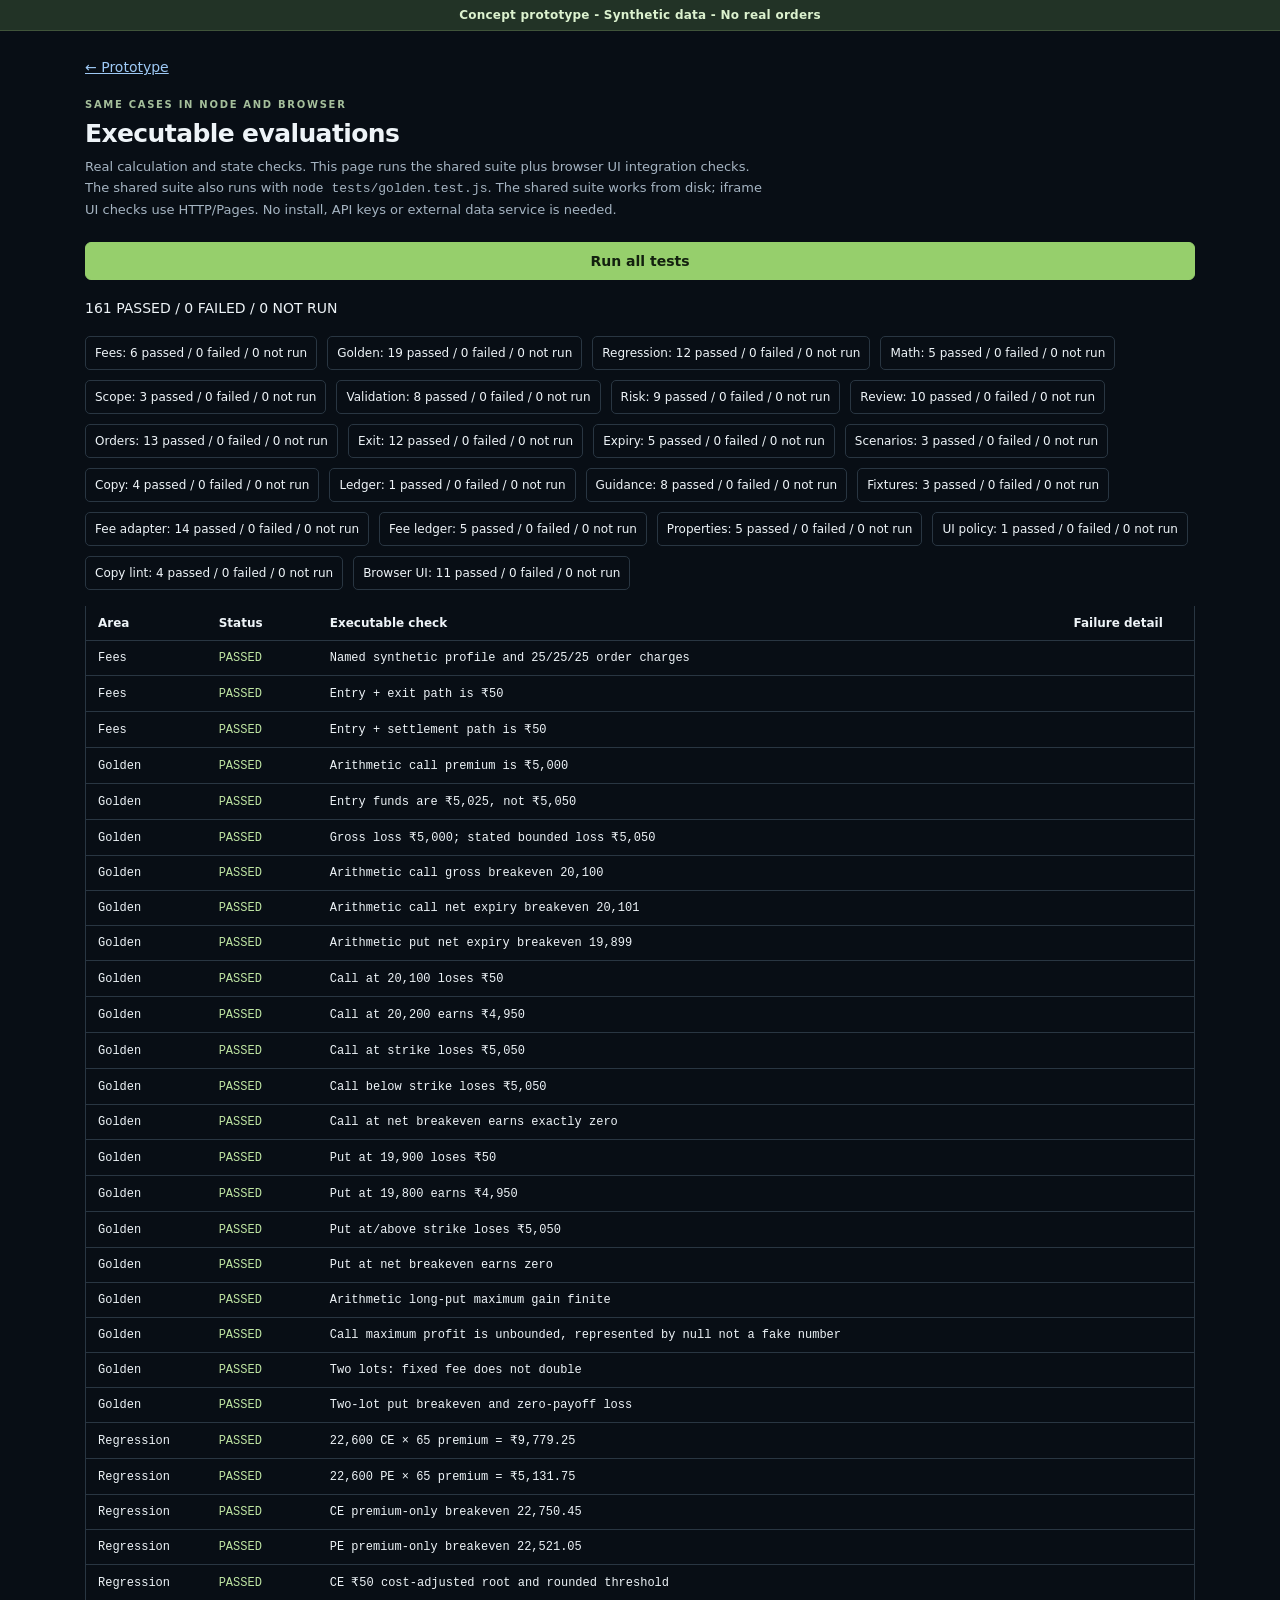
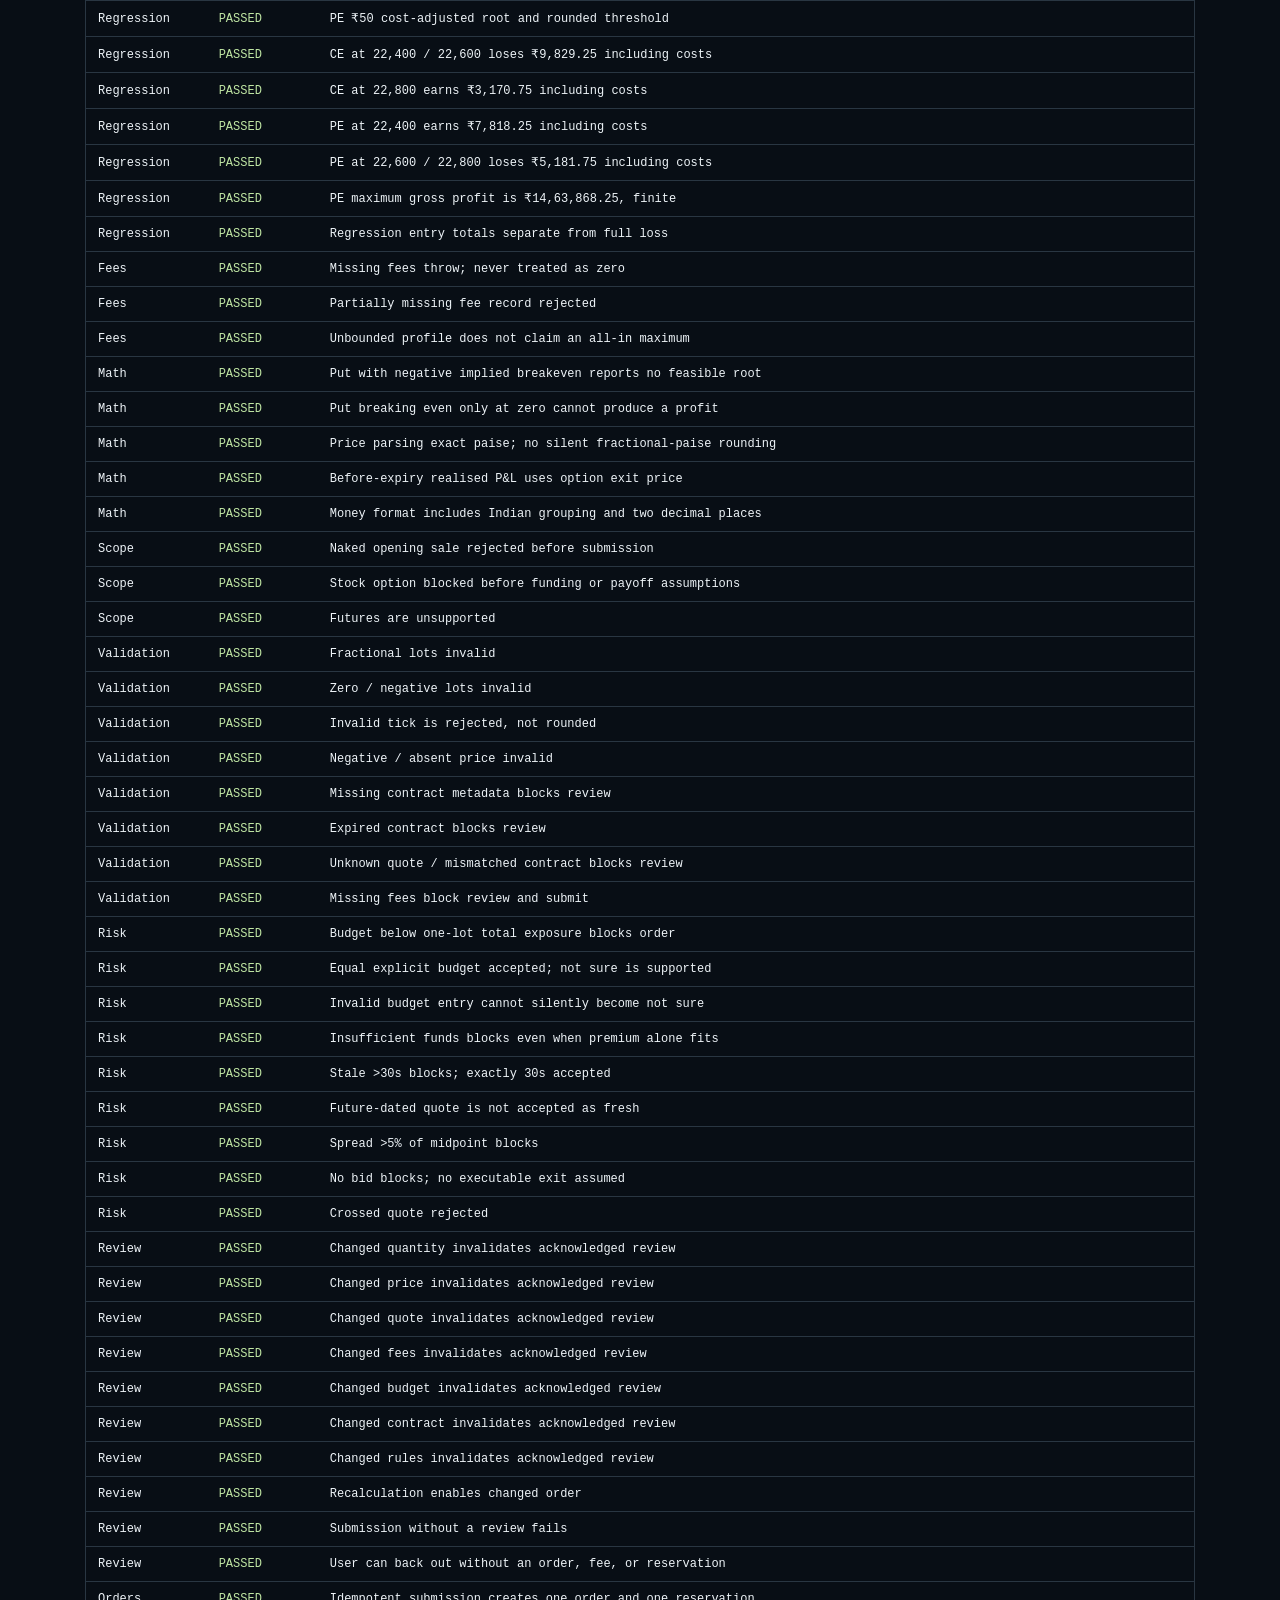
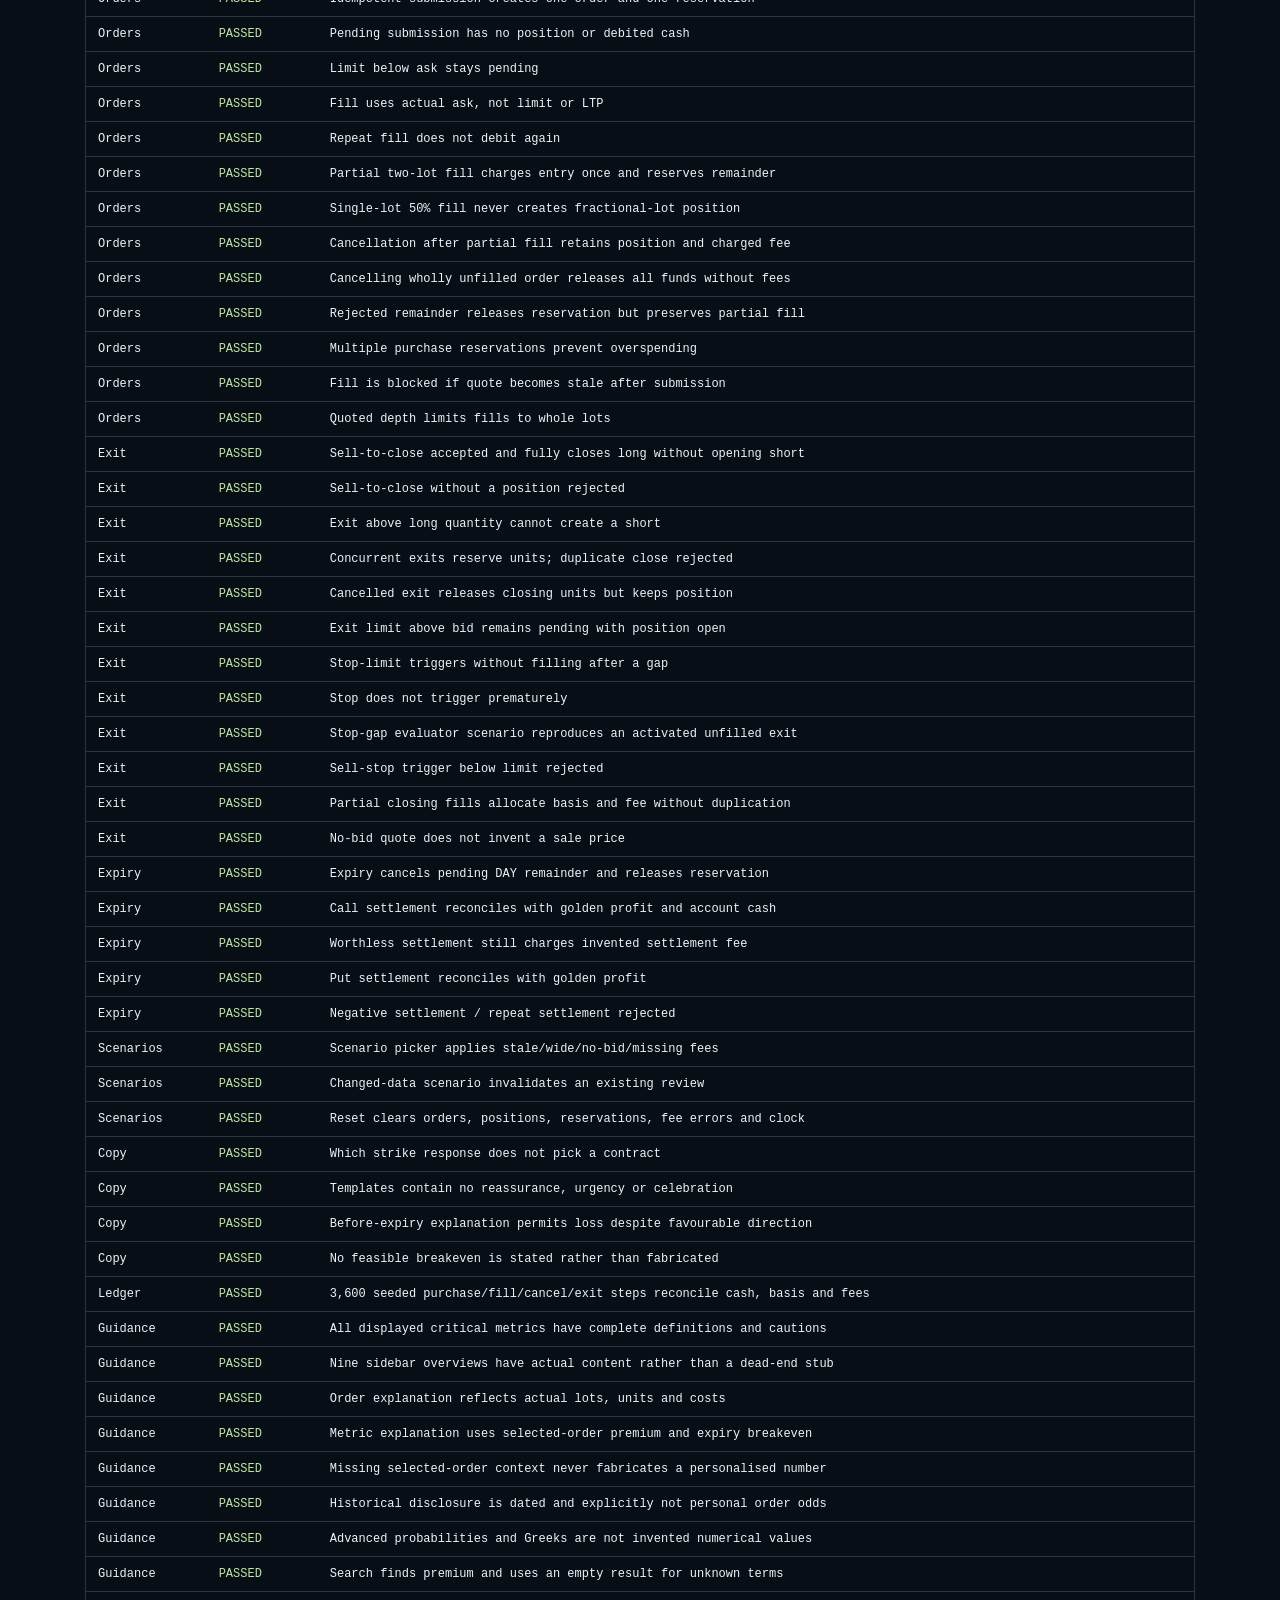
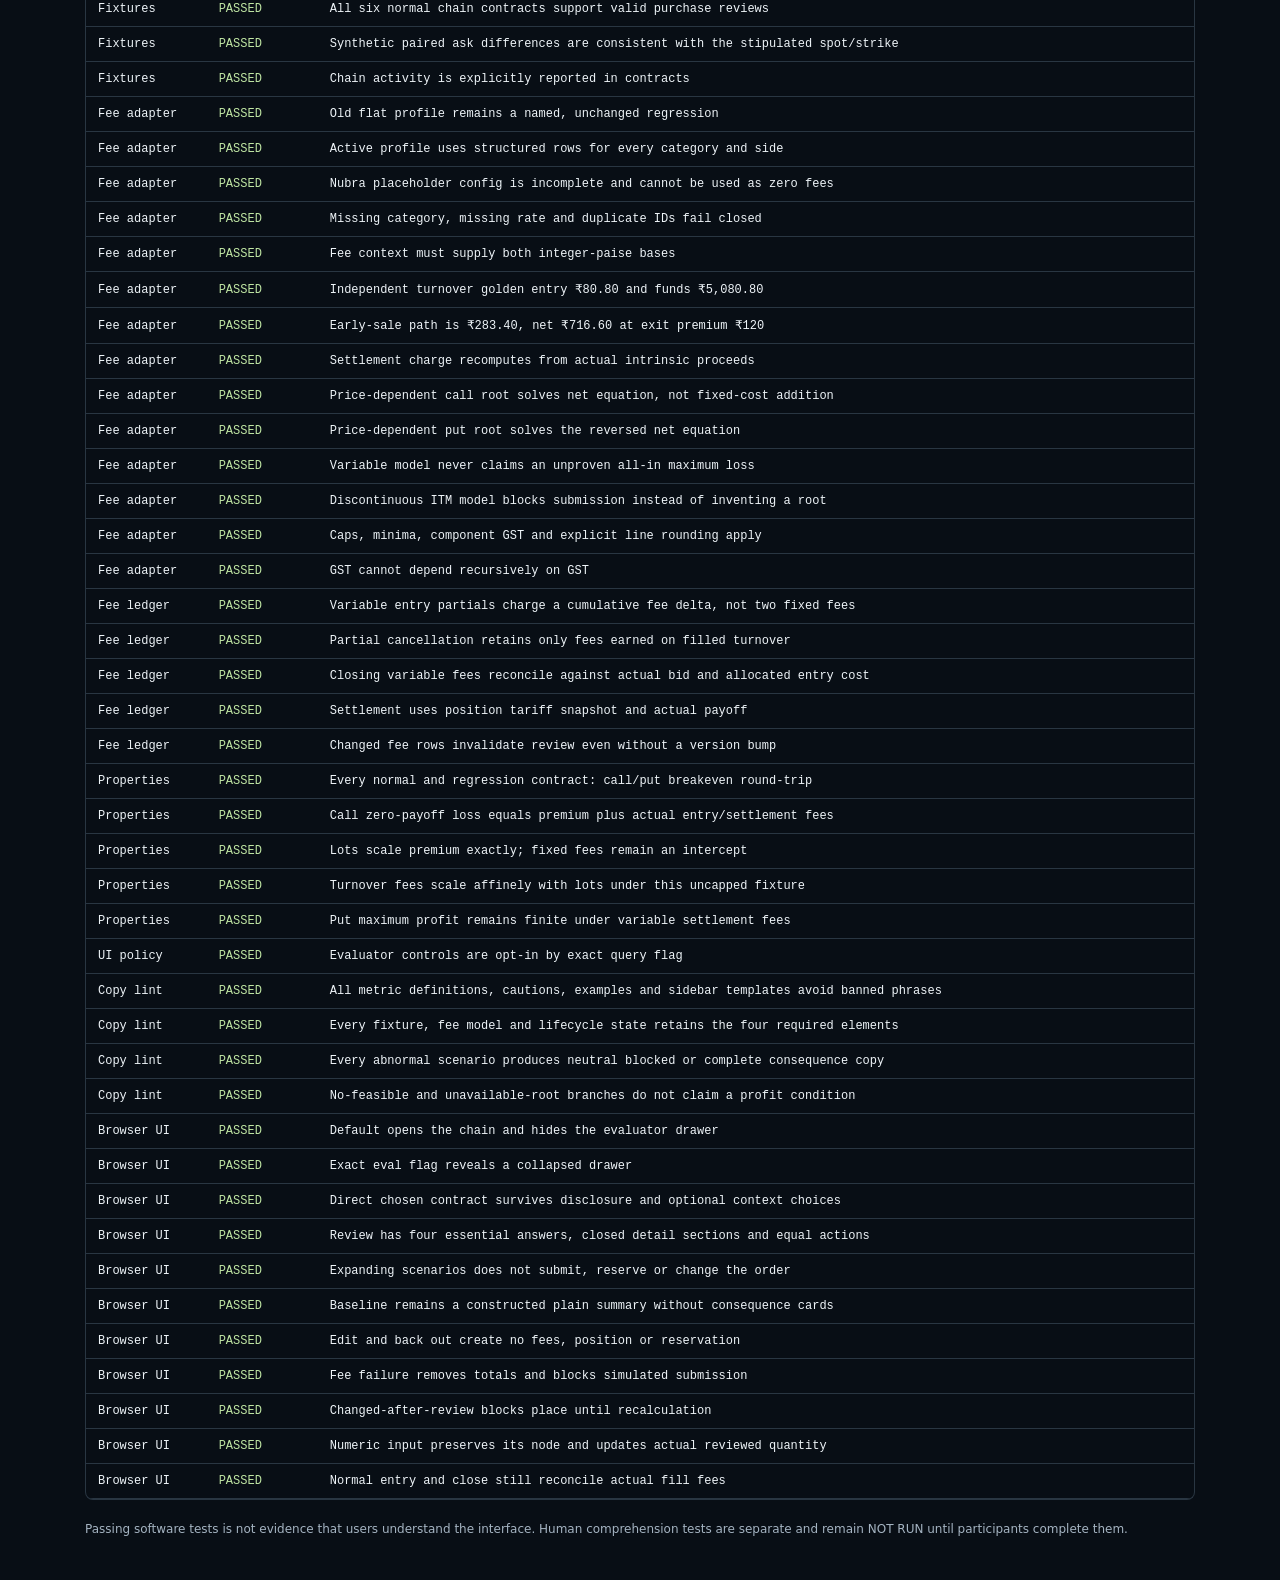
==== commit 5fc9dba5: "version 3" ====
--- a/tests.html
+++ b/tests.html
@@ -1,6 +1,13 @@
 <!doctype html><html lang="en"><head><meta charset="utf-8"><meta name="viewport" content="width=device-width,initial-scale=1"><title>Executable evals · Order clarity</title><link rel="icon" href="data:,"><link rel="stylesheet" href="assets/css/styles.css"></head><body>
-<div class="concept-banner">Concept prototype - Synthetic data - No real orders</div><main class="tests-main"><a href="index.html">← Prototype</a><div class="eyebrow" style="margin-top:24px">SAME CASES IN NODE AND BROWSER</div><h1>Executable evaluations</h1><p class="subhead">Real calculation and state checks. This page runs the same shared suite as <span class="mono">node tests/golden.test.js</span>. No server, install, API or network fetch is needed.</p><div class="actions"><button id="run" class="primary">Run all tests</button></div><div id="summary" class="test-summary" role="status" aria-live="polite">NOT RUN</div><div class="table-scroll"><table class="test-table"><thead><tr><th>Area</th><th>Status</th><th>Executable check</th><th>Failure detail</th></tr></thead><tbody id="results"></tbody></table></div><p class="small" style="margin-top:20px">Passing software tests is not evidence that users understand the interface. Human comprehension tests are separate and remain NOT RUN until participants complete them.</p></main>
-<script src="assets/js/fees.js"></script><script src="assets/js/fixtures.js"></script><script src="assets/js/engine.js"></script><script src="assets/js/simulator.js"></script><script src="assets/js/explain.js"></script><script src="assets/js/guide.js"></script><script src="tests/golden.test.js"></script>
+<div class="concept-banner">Concept prototype - Synthetic data - No real orders</div><main class="tests-main"><a href="index.html">← Prototype</a><div class="eyebrow" style="margin-top:24px">SAME CASES IN NODE AND BROWSER</div><h1>Executable evaluations</h1><p class="subhead">Real calculation and state checks. This page runs the shared suite plus browser UI integration checks. The shared suite also runs with <span class="mono">node tests/golden.test.js</span>. The shared suite works from disk; iframe UI checks use HTTP/Pages. No install, API keys or external data service is needed.</p><div class="actions"><button id="run" class="primary">Run all tests</button></div><div id="summary" class="test-summary" role="status" aria-live="polite">NOT RUN</div><div id="area-summary" class="area-summary" aria-label="Results by area"></div><div class="table-scroll"><table class="test-table"><thead><tr><th>Area</th><th>Status</th><th>Executable check</th><th>Failure detail</th></tr></thead><tbody id="results"></tbody></table></div><p class="small" style="margin-top:20px">Passing software tests is not evidence that users understand the interface. Human comprehension tests are separate and remain NOT RUN until participants complete them.</p></main>
+<script src="assets/js/fee-config.js"></script><script src="assets/js/fees.js"></script><script src="assets/js/fixtures.js"></script><script src="assets/js/engine.js"></script><script src="assets/js/simulator.js"></script><script src="assets/js/explain.js"></script><script src="assets/js/guide.js"></script><script src="tests/golden.test.js"></script>
+<script src="tests/browser-ui.test.js"></script>
 <script>
-(function(){'use strict';function run(){var body=document.getElementById('results');body.textContent='';var all=window.FTTests.run(),failed=all.filter(function(x){return !x.pass;}).length;all.forEach(function(r){var row=document.createElement('tr');[r.area,r.pass?'PASSED':'FAILED',r.name,r.detail].forEach(function(v,i){var cell=document.createElement('td');cell.textContent=v;if(i===1)cell.className=r.pass?'result-pass':'result-fail';row.appendChild(cell);});body.appendChild(row);});document.getElementById('summary').textContent=(all.length-failed)+' PASSED / '+failed+' FAILED / 0 NOT RUN';window.FTBrowserTestResults=all;}document.getElementById('run').addEventListener('click',run);try{run();}catch(err){document.getElementById('summary').textContent='FAILED TO RUN: '+err.message;}}());
+(function(){'use strict';
+function show(all){var body=document.getElementById('results');body.textContent='';var counts={pass:0,fail:0,notrun:0},areas={};
+all.forEach(function(r){var key=r.pass===null?'notrun':r.pass?'pass':'fail';counts[key]++;var a=areas[r.area]||(areas[r.area]={pass:0,fail:0,notrun:0});a[key]++;
+var row=document.createElement('tr');[r.area,key==='notrun'?'NOT RUN':r.pass?'PASSED':'FAILED',r.name,r.detail].forEach(function(v,i){var cell=document.createElement('td');cell.textContent=v;if(i===1)cell.className=r.pass?'result-pass':r.pass===false?'result-fail':'';row.appendChild(cell);});body.appendChild(row);});
+document.getElementById('summary').textContent=counts.pass+' PASSED / '+counts.fail+' FAILED / '+counts.notrun+' NOT RUN';var area=document.getElementById('area-summary');area.textContent='';Object.keys(areas).forEach(function(k){var el=document.createElement('span');el.textContent=k+': '+areas[k].pass+' passed / '+areas[k].fail+' failed / '+areas[k].notrun+' not run';area.appendChild(el);});window.FTBrowserTestResults=all;}
+async function run(){var button=document.getElementById('run');button.disabled=true;document.getElementById('summary').textContent='RUNNING';try{var all=window.FTTests.run();show(all);all=all.concat(await window.FTBrowserUI.run());show(all);}catch(err){document.getElementById('summary').textContent='FAILED TO RUN: '+err.message;}finally{button.disabled=false;}}
+document.getElementById('run').addEventListener('click',run);run();}());
 </script></body></html>
--- a/assets/css/styles.css
+++ b/assets/css/styles.css
@@ -11,3 +11,9 @@
 dialog{width:min(650px,calc(100vw - 32px));max-height:calc(100dvh - 44px);border:1px solid #49606b;border-radius:13px;background:#111b24;color:#edf3f6;padding:25px 29px;box-shadow:0 24px 100px #000b;overflow:auto}dialog::backdrop{background:#02070cbd;backdrop-filter:blur(5px)}dialog:not([open]){display:none}dialog h2{font-size:23px;letter-spacing:-.55px;line-height:1.35;margin:10px 0 20px}.dialog-head{display:flex;justify-content:space-between;align-items:center;gap:20px}.dialog-head .eyebrow{font-size:9px;margin:0;letter-spacing:1.4px}.dialog-close{padding:2px 8px;font-size:23px;font-weight:400;border:0;background:transparent;color:#c1d0da}.dialog-lead{font-size:14px;line-height:1.8;color:#c4d3dd}.dialog-actions{display:flex;gap:12px;justify-content:stretch;margin-top:24px}.dialog-actions>button{flex:1;font-size:12px;min-height:43px}.disclosure-quote{padding:0 0 5px}.disclosure-quote ul{padding-left:20px;margin:0}.disclosure-quote li{font-size:13px;line-height:1.8;color:#d8e2e9;margin-bottom:13px;padding-left:3px}.historical-note{background:#202b32;border:1px solid #46555b;border-radius:7px;padding:14px 16px}.historical-note strong{font-size:11px;font-weight:600;color:#d8e0d7}.historical-note p{font-size:11px;line-height:1.7;color:#b8c7cd;margin:7px 0}.historical-note small{font-size:10px;color:#afbdc7}.disclosure-ack{background:#edf2f6;color:#15212b;border-color:#edf2f6}.invite-points{display:flex;flex-direction:column;margin:25px 0 20px;border-top:1px solid #33444f}.invite-points>div{position:relative;padding:17px 0 15px 37px;border-bottom:1px solid #33444f}.invite-points>div>span{position:absolute;left:0;top:20px;font-size:10px;color:#a5c091;font-family:ui-monospace,monospace}.invite-points strong{font-size:13px;font-weight:550}.invite-points p{font-size:12px;line-height:1.7;color:#afc0cd;margin:5px 0 0}.selected-example{padding:16px 18px;border:1px solid #446045;background:#192b21;border-radius:7px;margin:20px 0}.selected-example>span{font-size:9px;color:#bfd3b4;letter-spacing:1.3px}.selected-example p{font-size:13px;line-height:1.8;color:#d0e1c7;margin:7px 0 0}.selected-example strong{font-size:13px}.meaning-caution{margin-top:19px;border-left:2px solid #8a9d84;padding:5px 15px}.meaning-caution strong{font-size:11px;letter-spacing:.2px}.meaning-caution p{font-size:12px;line-height:1.8;color:#afc1cb;margin:7px 0 0}.term-search-label{margin:19px 0 15px}.glossary-results{max-height:43vh;overflow:auto;padding-right:6px}.glossary-row{display:flex;align-items:center;gap:15px;justify-content:space-between;text-align:left;width:100%;background:#14212d;border:1px solid #30414e;margin-bottom:8px;padding:13px 15px}.glossary-row strong{display:block;font-size:12px;font-weight:600;color:#e1eaf1;margin-bottom:6px}.glossary-row small{display:block;font-size:11px;line-height:1.7}.glossary-row>span:last-child{color:#b3c4d0;font-size:17px}.mini-market{display:flex;flex-direction:column;gap:13px;border:1px solid var(--line);border-radius:7px;padding:16px;margin-top:20px}.mini-market>span{display:flex;justify-content:space-between;gap:20px;font-size:12px}.mini-market b{font-family:ui-monospace,monospace;font-weight:500}.mini-market small{font-size:10px}.sidebar-explainer h3{font-size:14px;font-weight:550;color:#b9cfa9;margin:0 0 13px}.table-scroll{scrollbar-color:#5c7182 #111c27}.coach-links>.metric-link:last-child{font-size:10px}
 @media(max-width:1120px){.sidebar{width:151px}.evaluator{left:151px}.market-strip{padding-left:170px}.nav-button{padding-left:6px;gap:9px}.nav-name{font-size:11px}.home-wrap h1{font-size:41px}.wordmark{font-size:11px}.topbar{gap:12px}.release-tag{display:none}.header-tools{gap:6px}.chain-toolbar{gap:10px}.chain-toolbar strong{font-size:12px}}
 @media(max-width:760px){.sidebar{width:47px;align-items:center;padding:12px 3px}.nav-button{width:35px;justify-content:center;padding:8px}.nav-name,.nav-kicker{display:none}.evaluator{left:47px}.market-strip{padding-left:12px}.header-tools{gap:7px}.header-tools button{font-size:10px;padding:6px 7px}.topbar{gap:8px;padding:10px 12px}.wordmark{font-size:10px;letter-spacing:.8px}.product-tab{font-size:11px;min-width:40px;padding:8px 6px}.test-link{font-size:10px}.home-wrap{margin:12px auto 0;padding:7px 0 12px}.home-wrap h1{font-size:31px;line-height:1.25;letter-spacing:-1px}.home-eyebrow{font-size:9px;margin-bottom:22px}.home-lead{font-size:12px;line-height:1.8}.home-action{align-items:flex-start;flex-direction:column;gap:13px}.home-preview{margin-top:27px}.home-preview-top{font-size:8px;padding:13px}.home-preview-row{grid-template-columns:1fr}.home-preview-row>div{padding:17px;border-right:0;border-bottom:1px solid #34443f}.home-preview-row h2{font-size:15px;margin:9px 0 5px}.home-preview-row p{font-size:11px}.home-footnote{font-size:10px}.guide-coach{gap:10px;padding:15px 27px 14px 12px}.coach-symbol{width:20px;height:20px;flex-basis:20px;font-size:14px}.guide-coach h2{font-size:13px}.guide-coach p{font-size:11px}.coach-links{gap:8px 12px}.coach-links>.metric-link{font-size:10px}.coach-dismiss{right:5px;top:5px}.chain-toolbar>strong{font-size:11px}.chain-toolbar select{width:141px}.chain-table th{font-size:10px}.metric-inline{margin-left:3px}.metric-question{width:14px;height:14px;font-size:8px}.fill-next{padding:15px}.fill-next>p{font-size:11px}.fill-next>button{font-size:11px;margin:6px 7px 0 0;padding:10px}.order-map>div:not(.eyebrow){gap:12px;font-size:11px}.order-map strong{flex-basis:92px;font-size:11px}.explorer-readout{grid-template-columns:1fr;gap:14px}.explorer-readout strong{font-size:17px}dialog{padding:20px 19px;width:calc(100vw - 24px);max-height:calc(100dvh - 24px);border-radius:10px}dialog h2{font-size:21px;line-height:1.35}.dialog-lead{font-size:13px}.dialog-actions{flex-direction:column;gap:9px}.dialog-actions>button{width:100%;flex:auto;min-height:43px}.dialog-head .eyebrow{font-size:8px}.disclosure-quote li{font-size:12px;line-height:1.75;margin-bottom:11px}.historical-note{padding:12px}.historical-note strong{font-size:10px}.historical-note p{font-size:10px}.historical-note small{font-size:9px}.invite-points{margin-top:19px}.invite-points>div{padding-top:13px;padding-bottom:12px}.invite-points>div>span{top:16px}.invite-points strong{font-size:12px}.invite-points p{font-size:11px}.evaluation-mode{width:auto}.header-tools{margin-left:0}.test-link{margin-left:auto}.chain-footer .metric-link{font-size:10px}}
+
+/* P0: consequences first; optional details remain collapsed. */
+[hidden]{display:none!important}.fee-estimate-notice{padding:6px 20px;text-align:center;background:#111d28;color:#c5d2dd;font-size:11px;border-bottom:1px solid var(--line)}
+.review-essentials{display:grid;grid-template-columns:1fr 1fr;gap:14px}.essential-card h2{font-size:16px;margin-bottom:9px}.essential-card p{font-size:12px;line-height:1.65;color:#c1ced8;margin:12px 0 0}.essential-card .metric-value{font-size:27px}.estimate-tag{display:block;font-size:10px;line-height:1.5;color:#c4d0d9;font-family:system-ui,sans-serif;font-weight:400;letter-spacing:0}.cost-equation{font-variant-numeric:tabular-nums}
+.decision-actions{display:grid;grid-template-columns:repeat(3,1fr);gap:12px;margin:18px 0}.decision-actions .decision-button{background:#1a2a36;border:1px solid #7c939f;color:#edf4f7;font-weight:600;padding:13px 16px;min-height:46px;white-space:normal}.decision-actions .decision-button:hover{background:#293c48}.review-details{margin-top:20px}.review-detail{border:1px solid #394b59;border-radius:7px;background:#0f1923;margin-top:10px}.review-detail>summary{padding:15px 18px;cursor:pointer;font-size:13px;color:#d9e3ea}.detail-body{padding:2px 18px 18px}.detail-body p{font-size:12px;color:#bdcbd5}.detail-body .panel{margin-top:16px}.detail-body .scenario-cards{margin-top:10px}.area-summary{display:flex;gap:10px;flex-wrap:wrap;margin:16px 0}.area-summary>span{padding:9px;border:1px solid var(--line);border-radius:5px;font-size:12px}
+@media(max-width:760px){.review-essentials{grid-template-columns:1fr}.decision-actions{grid-template-columns:1fr}.decision-actions .decision-button{width:100%}.fee-estimate-notice{font-size:10px;padding:6px 12px}}
